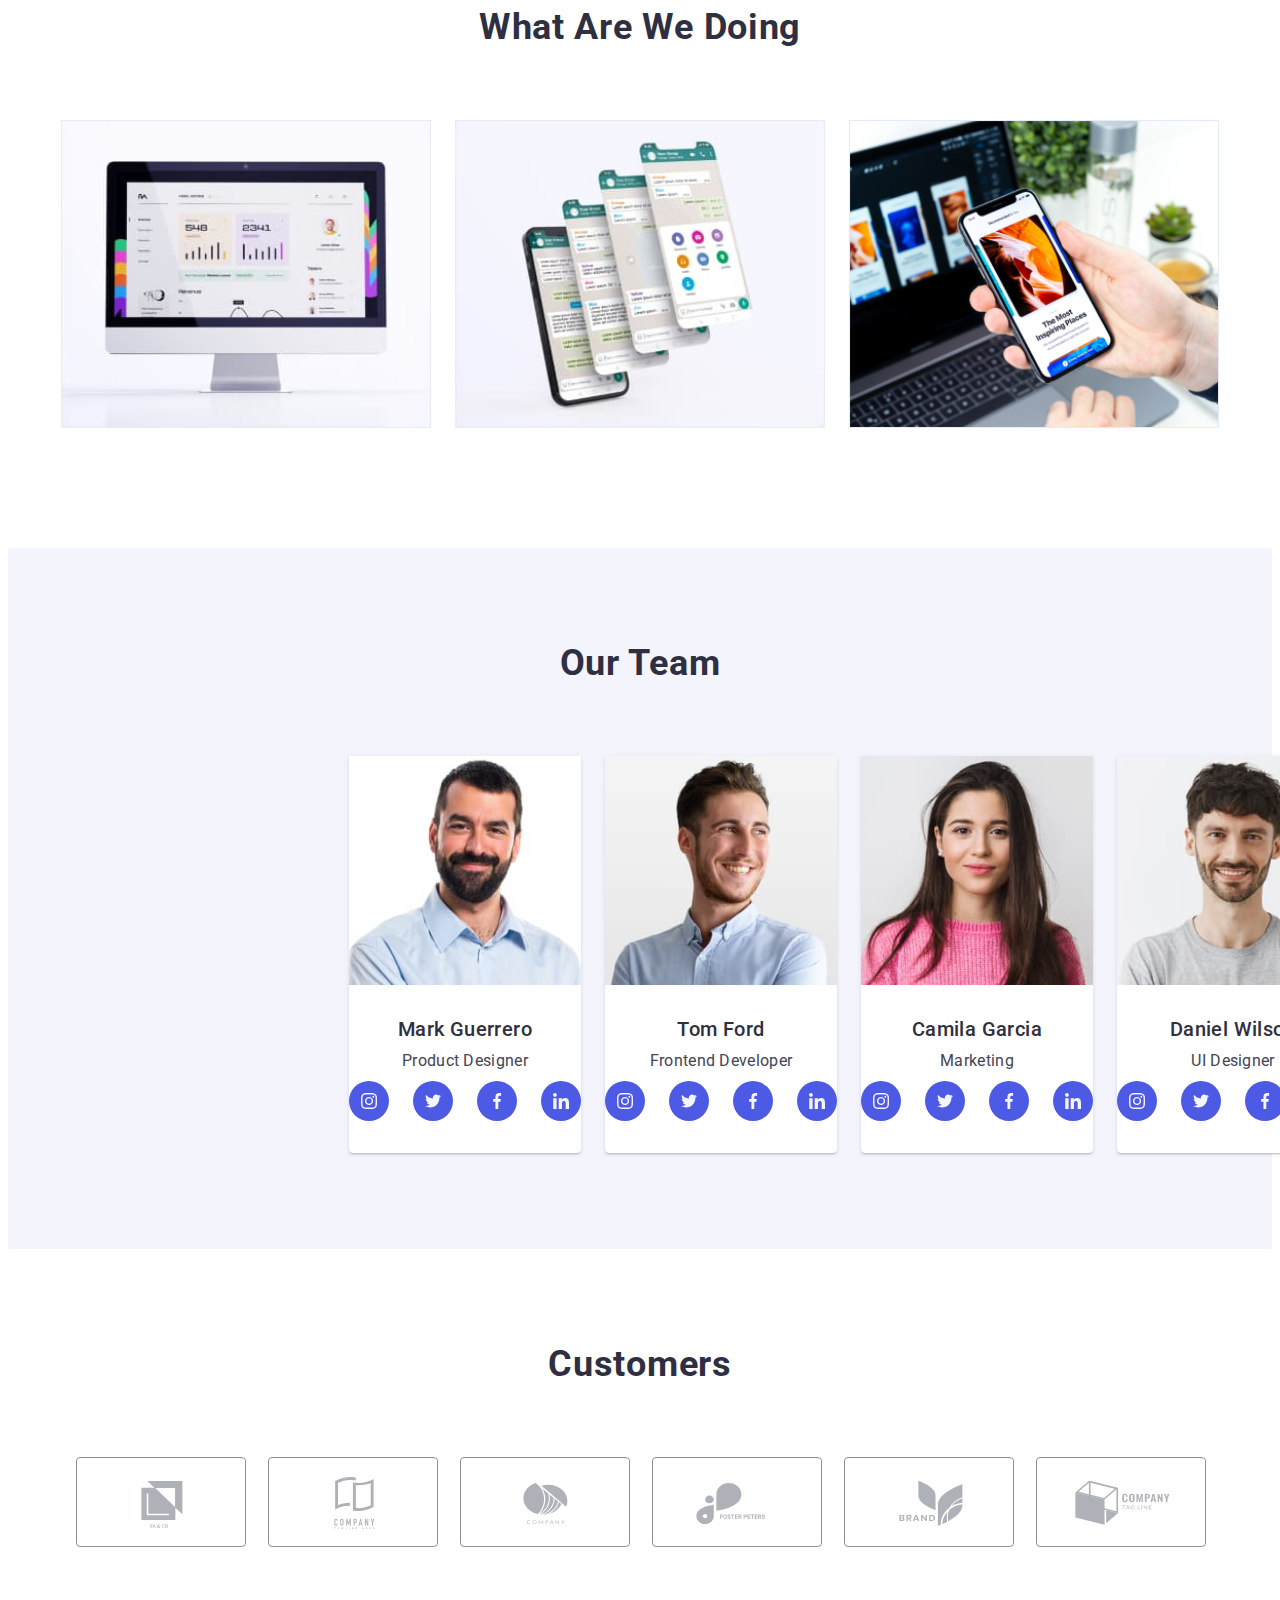
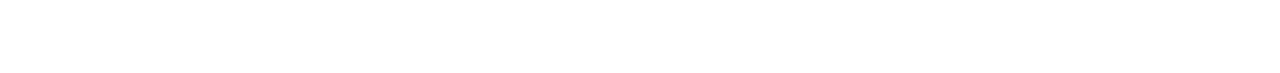
==== index.html @ 47388f89 "hw-7-in-process" ====
<!DOCTYPE html>
<html lang="en">
<head>
    <meta charset="UTF-8">
    <meta http-equiv="X-UA-Compatible" content="IE=edge">
    <meta name="viewport" content="width=device-width, initial-scale=1.0">
    <title>Studio</title>
    <link rel="preconnect" href="https://fonts.googleapis.com">
<link rel="preconnect" href="https://fonts.gstatic.com" crossorigin>
<link href="https://fonts.googleapis.com/css2?family=Raleway:wght@800&family=Roboto:wght@400;500;700;900&display=swap" rel="stylesheet">
    <link rel="stylesheet" href="https://cdnjs.cloudflare.com/ajax/libs/modern-normalize/1.1.0/modern-normalize.min.css" integrity="sha512-wpPYUAdjBVSE4KJnH1VR1HeZfpl1ub8YT/NKx4PuQ5NmX2tKuGu6U/JRp5y+Y8XG2tV+wKQpNHVUX03MfMFn9Q==" crossorigin="anonymous" referrerpolicy="no-referrer">
<link rel="stylesheet" href="./css/styles.css">
</head>
<body>
    <!-- <header class="header">
        <div class="container header-container">
        <nav class="header-navigation">
            <a href="./index.html" class="header-logo link">Web<span class="header-logo-item">Studio</span></a>
          <ul class="header-list list">
            <li class="header-item">
              <a class="header-link link current" href="">Studio</a>
            </li>
            <li class="header-item">
              <a class="header-link link" href="./portfolio.html">Portfolio</a>
            </li>
            <li class="header-item">
              <a class="header-link link" href="">Contacts</a>
            </li>
          </ul>
        </nav>
            <ul class="header-pre-contacts">
                <li class="header-contacts list">
            <a class="header-mail link" href="mailto:info@devstudio.com">info@devstudio.com</a>
                </li>
                <li class="header-contacts list">
            <a class="header-tel link" href="tel:+110001111111">+11 (000) 111-11-11</a>
                </li>
            </ul>
            </div>
      </header> -->
      <main>
        <!-- <section class="section-button">
            <div class="container section-button-container">
            <h1 class="section-title">Effective Solutions for Your Business</h1>
        <button class="section-btn" type="button" data-modal-open >Order Service</button>
    </div>    
    </section> -->
        <!-- <section class="hero">
            <div class="container hero-container">
        <h2 hidden>our features</h2>
        <ul class="hero-list list">
            <li class="hero-item">
                <div class="hero-icon">
        <svg class="hero-after-icon">
         <use href="./images/icons.svg.svg#icon-antenna"></use>
        </svg>
       </div>
                <h3 class="hero-title">Strategy</h3>
                <p class="hero-text">Our goal is to identify the business problem to walk away with the perfect and creative solution.</p>
            </li>
            <li class="hero-item">
                <div class="hero-icon">
        <svg class="hero-after-icon">
         <use href="./images/icons.svg.svg#icon-clock"></use>
        </svg>
       </div>
                <h3 class="hero-title">Punctuality</h3>
                <p class="hero-text">Bring the key message to the brand's audience for the best price within the shortest possible time.</p>
            </li>
            <li class="hero-item">
                <div class="hero-icon">
        <svg class="hero-after-icon">
         <use href="./images/icons.svg.svg#icon-diagram"></use>
        </svg>
       </div>
                <h3 class="hero-title">Diligence</h3>
                <p class="hero-text">Research and confirm brands that present the strongest digital growth opportunities and minimize risk.</p>
            </li>
            <li class="hero-item">
                <div class="hero-icon">
        <svg class="hero-after-icon">
         <use href="./images/icons.svg.svg#icon-astronaut"></use>
        </svg>
       </div>
                <h3 class="hero-title">Technologies</h3>
                <p class="hero-text">Design practice focused on digital experiences. We bring forth a deep passion for problem-solving.</p>
            </li>
        </ul>
        </div>
        </section> -->
        <section class="about">
            <div class="container">
        <h2 class="about-title ">What are we doing</h2>
        <ul class="about-pre-title list">
            <li class="about-after-title"><img src="./images/computer.jpg" alt="computer" width="360">
            </li>
            <li class="about-after-title">
                <img src="./images/screens.jpg" alt="screens of phone" width="360">
            </li>
            <li class="about-after-title">
                <img src="./images/hand.jpg" alt="laptop and phone" width="360">
            </li>
        </ul>
        </div>
        </section>
        <section class="team">
            <div class="container team-container">
            <h2 class="team-title">Our Team</h2>
            <ul class="team-list list">
                <li class="team-item">
                    <img src="./images/team-1.jpg" alt="Photo" width="264">
                    <div class="team-border">
                    <h3 class="team-after-title">Mark Guerrero</h3>
                    <p class="team-text">Product Designer</p>
                    <ul class="team-soc-list list">
                        <li class="team-soc-item">
                            <a class="team-soc-link link" href="#">
                                <svg class="team-soc-icon" width="16" height="16">
                                    <use href="./images/icons.svg.svg#icon-instagram"></use>
                                </svg>
                            </a>
                        </li>
                        <li class="team-soc-item">
                            <a class="team-soc-link link" href="#">
                                <svg class="team-soc-icon" width="16" height="16">
                                    <use href="./images/icons.svg.svg#icon-twitter"></use>
                                </svg>
                            </a>
                        </li>
                        <li class="team-soc-item">
                            <a class="team-soc-link link" href="#">
                                 <svg class="team-soc-icon" width="16" height="16">
                                    <use href="./images/icons.svg.svg#icon-facebook"></use>
                                </svg>
                            </a>
                        </li>
                        <li class="team-soc-item">
                            <a class="team-soc-link link" href="#">
                                 <svg class="team-soc-icon" width="16" height="16">
                                    <use href="./images/icons.svg.svg#icon-linkedin"></use>
                                </svg>
                            </a>
                        </li>
                    </ul>
                </div>
                </li>
                <li class="team-item">
                    <img src="./images/team-2.jpg" alt="Photo" width="264">
                    <div class="team-border">
                    <h3 class="team-after-title">Tom Ford</h3>
                    <p class="team-text">Frontend Developer</p>
                    <ul class="team-soc-list list">
                        <li class="team-soc-item">
                            <a class="team-soc-link link" href="#">
                                <svg class="team-soc-icon" width="16" height="16">
                                    <use href="./images/icons.svg.svg#icon-instagram"></use>
                                </svg>
                            </a>
                        </li>
                        <li class="team-soc-item">
                            <a class="team-soc-link link" href="#">
                                <svg class="team-soc-icon" width="16" height="16">
                                    <use href="./images/icons.svg.svg#icon-twitter"></use>
                                </svg>
                            </a>
                        </li>
                        <li class="team-soc-item">
                            <a class="team-soc-link link" href="#">
                                 <svg class="team-soc-icon" width="16" height="16">
                                    <use href="./images/icons.svg.svg#icon-facebook"></use>
                                </svg>
                            </a>
                        </li>
                        <li class="team-soc-item">
                            <a class="team-soc-link link" href="#">
                                 <svg class="team-soc-icon" width="16" height="16">
                                    <use href="./images/icons.svg.svg#icon-linkedin"></use>
                                </svg>
                            </a>
                        </li>
                    </ul>
                    </div>
                </li>
                <li class="team-item">
                    <img src="./images/team-3.jpg" alt="Photo" width="264">
                    <div class="team-border">
                    <h3 class="team-after-title">Camila Garcia</h3>
                    <p class="team-text">Marketing</p>
                    <ul class="team-soc-list list">
                        <li class="team-soc-item">
                            <a class="team-soc-link link" href="#">
                                <svg class="team-soc-icon" width="16" height="16">
                                    <use href="./images/icons.svg.svg#icon-instagram"></use>
                                </svg>
                            </a>
                        </li>
                        <li class="team-soc-item">
                            <a class="team-soc-link link" href="#">
                                <svg class="team-soc-icon" width="16" height="16">
                                    <use href="./images/icons.svg.svg#icon-twitter"></use>
                                </svg>
                            </a>
                        </li>
                        <li class="team-soc-item">
                            <a class="team-soc-link link" href="#">
                                 <svg class="team-soc-icon" width="16" height="16">
                                    <use href="./images/icons.svg.svg#icon-facebook"></use>
                                </svg>
                            </a>
                        </li>
                        <li class="team-soc-item">
                            <a class="team-soc-link link" href="#">
                                 <svg class="team-soc-icon" width="16" height="16">
                                    <use href="./images/icons.svg.svg#icon-linkedin"></use>
                                </svg>
                            </a>
                        </li>
                    </ul>
                    </div>
                </li>
                <li class="team-item">
                    <img src="./images/team-4.jpg" alt="Photo" width="264">
                    <div class="team-border">
                    <h3 class="team-after-title">Daniel Wilson</h3>
                    <p class="team-text">UI Designer</p>
                    <ul class="team-soc-list list">
                        <li class="team-soc-item">
                            <a class="team-soc-link link" href="#">
                                <svg class="team-soc-icon" width="16" height="16">
                                    <use href="./images/icons.svg.svg#icon-instagram"></use>
                                </svg>
                            </a>
                        </li>
                        <li class="team-soc-item">
                            <a class="team-soc-link link" href="#">
                                <svg class="team-soc-icon" width="16" height="16">
                                    <use href="./images/icons.svg.svg#icon-twitter"></use>
                                </svg>
                            </a>
                        </li>
                        <li class="team-soc-item">
                            <a class="team-soc-link link" href="#">
                                 <svg class="team-soc-icon" width="16" height="16">
                                    <use href="./images/icons.svg.svg#icon-facebook"></use>
                                </svg>
                            </a>
                        </li>
                        <li class="team-soc-item">
                            <a class="team-soc-link link" href="#">
                                 <svg class="team-soc-icon" width="16" height="16">
                                    <use href="./images/icons.svg.svg#icon-linkedin"></use>
                                </svg>
                            </a>
                        </li>
                    </ul>
                    </div>
                </li>
            </ul>
            </div>
        </section>
        <section class="customers">
<div class="container">
    <h2 class="customers-title">Customers</h2>
<ul class="customers-soc-list list">
                        <li class="customers-soc-item">
                            <a class="customers-soc-link link" href="#">
                                <svg class="customers-soc-icon" width="104" height="56">
                                    <use href="./images/icons.svg.svg#icon-Logo-1"></use>
                                </svg>
                            </a>
                        </li>
                        <li class="customers-soc-item">
                            <a class="customers-soc-link link" href="#">
                                <svg class="customers-soc-icon" width="104" height="56">
                                    <use class="customers-soc-icon-use" href="./images/icons.svg.svg#icon-Logo-2"></use>
                                </svg>
                            </a>
                        </li>
                        <li class="customers-soc-item">
                            <a class="customers-soc-link link" href="#">
                                <svg class="customers-soc-icon" width="104" height="56">
                                    <use href="./images/icons.svg.svg#icon-Logo-3"></use>
                                </svg>
                            </a>
                        </li>
                        <li class="customers-soc-item">
                            <a class="customers-soc-link link" href="#">
                                <svg class="customers-soc-icon" width="104" height="56">
                                    <use href="./images/icons.svg.svg#icon-Logo-4"></use>
                                </svg>
                            </a>
                        </li>
                        <li class="customers-soc-item">
                            <a class="customers-soc-link link" href="#">
                                <svg class="customers-soc-icon" width="104" height="56">
                                    <use href="./images/icons.svg.svg#icon-Logo-5"></use>
                                </svg>
                            </a>
                        </li>
                        <li class="customers-soc-item">
                            <a class="customers-soc-link link" href="#">
                                <svg class="customers-soc-icon" width="104" height="56">
                                    <use href="./images/icons.svg.svg#icon-Logo-6"></use>
                                </svg>
                            </a>
                        </li>
</ul>
</div>
                    </section>
      </main>
<!-- <footer class="footer">
    <div class="container footer-container">
        <div class="footer-logo-text">
        <div class="footer-logo">
    <a class="footer-link link" href="./index.html">Web<span class="footer-logo">Studio</span></a>
    </div>
    <p class="footer-text">Increase the flow of customers and sales for your business with digital marketing & growth solutions.
</p>
</div>
<div class="container-social-media">
    <h3 class="social-media-title">Social Media</h3>
 <ul class="footer-soc-list list">
                        <li class="footer-soc-item">
                            <a class="footer-soc-link link" href="#">
                                <svg class="footer-soc-icon" width="24" height="24">
                                    <use href="./images/icons.svg.svg#icon-instagram"></use>
                                </svg>
                            </a>
                        </li>
                        <li class="footer-soc-item">
                            <a class="footer-soc-link link" href="#">
                                <svg class="footer-soc-icon" width="24" height="24">
                                    <use href="./images/icons.svg.svg#icon-twitter"></use>
                                </svg>
                            </a>
                        </li>
                        <li class="footer-soc-item">
                            <a class="footer-soc-link link" href="#">
                                 <svg class="footer-soc-icon" width="24" height="24">
                                    <use href="./images/icons.svg.svg#icon-facebook"></use>
                                </svg>
                            </a>
                        </li>
                        <li class="footer-soc-item">
                            <a class="footer-soc-link link" href="#">
                                 <svg class="footer-soc-icon" width="24" height="24">
                                    <use href="./images/icons.svg.svg#icon-linkedin"></use>
                                </svg>
                            </a>
                        </li>
                    </ul>
                    </div>
                    <div class="container-footer-subcribe">
                         <h3 class="footer-subscribe-title">Subscribe</h3>
                         <form class="footer-subscribe-form">
                            <div class="footer-subscribe-field">
                                <input type="email"
                                class="subscribe-mail-input"
                                name="mail"
                                id="name"
                                placeholder="E-mail">
                            </div>
                            <button type="submit"
                             class="subscribe-button">Subscribe
                                <svg class="subscribe-icon" width="24" height="24">
                                    <use href="./images/icons.svg.svg#icon-subscribe"></use>
                                </svg>
                            </button>
                         </form>
                    </div>
                    </div>
</footer> -->
<!-- <div class="backdrop is-hidden" data-modal>
    <div class="modal">
    <button type="button" class="modal-close" data-modal-close>
        <svg class="modal-icon" width="8" height="8">
            <use href="./images/icons.svg.svg#icon-vector"></use>
        </svg>
    </button>
    <p class="modal-title">Leave your contacts and we will call you back</p>
<form class="modal-form">
    <label>
        <span class="input-text">Name</span>
        <span class="input-wrap">
    <input class="modal-input"
      type="text"
      name="user-name"
      placeholder=" ">
<svg class="modal-input-icon" width="18" height="18">
    <use href="./images/icons.svg.svg#icon-person"></use>
</svg>
</span>
</label>
    <label>
        <span class="input-text">Phone</span>
        <span class="input-wrap">
    <input class="modal-input"
     type="tel"
     name="user-tel"
     placeholder=" ">
     <svg class="modal-input-icon" width="18" height="24">
        <use href="./images/icons.svg.svg#icon-phone"></use>
    </svg>
</span>    
</label>
    <label>
        <span class="input-text">Email</span>
        <span class="input-wrap">
        <input class="modal-input" type="email"
         name="user-email"
         placeholder=" ">
        <svg class="modal-input-icon" width="18" height="24">
            <use href="./images/icons.svg.svg#icon-email"></use>
        </svg>
    </span>
    </label>
    <div class="modal-field">
    <label class="input-text" for="user-text">Comment</label>
    <textarea 
        id="user-text"
        name="user-text"
        class="modal-message"
        placeholder="Text input"></textarea>
</div>
<div class="modal-field-checkbox">
    <input type="checkbox" id="policy" value="true" class="input-check" hidden>
    <label for="policy" class="check-text">I accept the terms and conditions of the
        <a href="" class="modal-link">Privacy Policy</a>
    </label>
</div>
<div class="div-modal-button">
        <button class="modal-button" type="submit">Send</button>
</div>
    </form>    
</div>
    </div> -->
    <script src="./js/modal.js"></script>
</body>
    </html>
---- css/styles.css ----
:root {
 --primary-title-color: #2E2F42;
--secondary-title-color: #434455;
}

p,
h1,
h2,
h3,
h4,
h5,
h6 {
margin: 0;
}

ul {
list-style: none;
margin: 0;
padding-left: 0;
}

img {
display: block;
width: 100%;
height: auto;
}


section {
padding-top: 120px;
padding-bottom: 120px;
}

body {
font-family: 'Roboto', sans-serif;
color: #2E2F42;
}

.container {
width: 100%;
max-width: 1188px;
margin: 0 auto;
padding-left: 15px;
padding-right: 15px;
}

.link {
text-decoration: none;
}

.list {
list-style: none;
}

/*------------header-------------*/

.header {
padding-top: 24px;
padding-bottom: 25px;
border-bottom: 1px solid #ececec;
box-shadow: 0px 2px 1px rgba(46, 47, 66, 0.08), 0px 1px 1px rgba(46, 47, 66, 0.16), 0px 1px 6px rgba(46, 47, 66, 0.08);
}

.header-container {
display: flex;
align-items: center;
}

.header-navigation {
display: flex;
}

.header-list {
display: flex;
align-items: center;
}

.header-item:not(:last-child) {
margin-right: 40px;
}

.header-pre-contacts {
display: flex;
margin-left: auto;
align-items: center;
}

.header-contacts:not(:last-child) {
margin-right: 40px;
}

.header-logo {
font-family: 'Raleway', sans-serif;
font-style: normal;
font-weight: 800;
font-size: 18px;
line-height: 1.33;
letter-spacing: 0.03em;
text-transform: uppercase;
color: #4D5AE5;
margin-right: 76px;
}

.header-logo-item {
font-family: 'Raleway'sans-serif;
font-style: normal;
font-weight: 800;
font-size: 18px;
line-height: 1.33px;
letter-spacing: 0.03em;
text-transform: uppercase;
color: var(--primary-title-color);
}

.header-link:hover,
.header-link:focus {
color: #404BBF;
}

.header-mail:hover,
.header-mail:focus {
color: #404BBF;
}

.header-link {
position: relative;
font-weight: 500;
font-size: 16px;
line-height: 1.5;
letter-spacing: 0.02em;
color: var(--primary-title-color);
transition-property: color;
transition-duration: 250ms;
transition-timing-function: cubic-bezier(0.4, 0, 0.2, 1);
}

.header-tel:hover,
.header-tel:focus {
color: #404BBF;
}

.header-mail {
font-style: normal;
font-size: 16px;
line-height: 1.5;
letter-spacing: 0.02em;
color: var(--secondary-title-color);
transition-property: color;
transition-duration: 250ms;
transition-timing-function: cubic-bezier(0.4, 0, 0.2, 1);
}

.header-tel {
font-style: normal;
font-size: 16px;
line-height: 1.5;
letter-spacing: 0.02em;
color: var(--secondary-title-color);
transition-property: color;
transition-duration: 250ms;
transition-timing-function: cubic-bezier(0.4, 0, 0.2, 1);
}

.current::after {
content: "";
position: absolute;
width: 100%;
height: 4px;
color: #404BBF;
background: #404BBF;
border-radius: 2px;
display: block;
bottom: -29px;
}

/*------------button-------------*/

.section-button {
background: #2E2F42;
background-image: linear-gradient(rgba(46, 47, 66, 0.7),
rgba(46, 47, 66, 0.7)),
url(../images/background-hero.jpg);
background-repeat: no-repeat;
background-position: center;
background-size: cover;
padding-top: 188px;
padding-bottom: 188px;
}

.section-button-container {
max-width: 1440px;
text-align: center;
}

.section-title {
width: 496px;
height: 120px;
font-size: 56px;
line-height: 1.07;
letter-spacing: 0.02em;
color: #FFFFFF;
text-align: center;
margin: 0 auto;
margin-bottom: 48px;
}

.section-btn:hover {
background: #404BBF;
}

.section-btn {
min-width: 169px;
height: 56px;
font-family: inherit;
font-weight: 500;
font-size: 16px;
line-height: 1.5;
letter-spacing: 0.04em;
color: #FFFFFF;
background: #4D5AE5;
align-items: center;
border-radius: 4px;
border: 0;
cursor: pointer;
transition-property: background-color;
transition-duration: 250ms;
transition-timing-function: cubic-bezier(0.4, 0, 0.2, 1);
}

/*------------hero-------------*/

.hero-list {
display: flex;
}

.hero-icon {
width: 264px;
height: 112px;
background: #F4F4FD;
display: flex;
align-items: center;
justify-content: center;
border-radius: 4px;
margin-bottom: 8px;
}

.hero-after-icon {
width: 64px;
height: 64px;
fill: #2E2F42;
}

.hero-item:not(:last-child) {
margin-right: 24px;
}

.hero-title {
font-weight: 500;
font-size: 20px;
line-height: 1.2;
color: var(--primary-title-color);
margin-bottom: 8px;
}

.hero-text {
max-width: 264px;
font-size: 16px;
line-height: 1.5;
letter-spacing: 0.02em;
color: var(--secondary-title-color);
}

/*------------about-------------*/
.about {
padding-top: 0;
display: none;
}

.about-pre-title{
display: flex;
gap: 16px;
}

.about-title {
font-size: 36px;
line-height: 1.11;
letter-spacing: 0.02em;
text-transform: capitalize;
text-align: center;
margin-bottom: 72px;
}

.about-after-title:not(:nth-child(n + 3)) {
margin-right: 24px;
}

.about-after-title{
flex-basis: calc((100% - 48px) / 3);
}

/*------------team-------------*/
.team {
background: #F4F4FD;
padding-top: 96px;
padding-bottom: 96px;
}

.team-title {
font-style: normal;
font-weight: 700;
font-size: 36px;
line-height: 1.11;
letter-spacing: 0.02em;
text-align: center;
color: var(--primary-title-color);
margin-bottom: 72px;
}

.team-list {
display: flex;
}

.team-item:not(:nth-child(n + 4)) {
margin-right: 24px;
}

.team-item {
background: #FFFFFF;
box-shadow: 0px 1px 6px rgba(46, 47, 66, 0.08),
0px 1px 1px rgba(46, 47, 66, 0.16),
0px 2px 1px rgba(46, 47, 66, 0.08);
border-radius: 0px 0px 4px 4px; 
}

.team-border {
padding-top: 32px;
padding-bottom: 32px;
}

.team-after-title {
font-weight: 500;
font-size: 20px;
line-height: 1.2;
letter-spacing: 0.02em;
text-align: center;
color: var(--primary-title-color);
margin-bottom: 8px;
}

.team-text {
font-size: 16px;
line-height: 1.5;
letter-spacing: 0.02em;
text-align: center;
color: var(--secondary-title-color);
margin-bottom: 8px;
}

.team-soc-list {
display: flex;
justify-content: center;
gap: 24px;
}

.team-soc-item {
width: 40px;
height: 40px;
}

.team-soc-icon {
fill: #F4F4FD;
}

.team-soc-link {
width: 100%;
height: 100%;
border-radius: 50%;
display: flex;
justify-content: center;
align-items: center;
background-color: #4D5AE5;
transition-property: background-color;
transition-duration: 250ms;
transition-timing-function: cubic-bezier(0.4, 0, 0.2, 1);
}

.team-soc-link:is(:hover, :focus) {
background-color: #404BBF
}

/*------------customers-------------*/

.customers-title {
font-size: 36px;
line-height: 1.11;
letter-spacing: 0.02em;
text-align: center;
color: var(--primary-title-color);
margin-bottom: 72px;
}

.customers {
padding-top: 96px;
padding-bottom: 96px;
}

.customers-soc-list {
display: flex;
gap: 16px;
flex-wrap: wrap;
}

.customers-soc-item {
/* width: calc((100% - 30%)  / 2); */
width: 190px;
height: 88px;
}

.customers-soc-list .customers-soc-link {
width: 190px;
height: 88px;
border: 1px solid #8E8F99;
border-radius: 4px;
display: flex;
align-items: center;
justify-content: center;
transition-property: border-color;
transition-duration: 250ms;
transition-timing-function: cubic-bezier(0.4, 0, 0.2, 1);
}

.customers-soc-link:is(:hover, :focus) {
border-color: #404BBF;
}

.customers-soc-link:is(:hover, :focus) .customers-soc-icon {
fill:#404BBF;
}

.customers-soc-icon {
fill: #AFB1B8;
transition-duration: 250ms;
transition-timing-function: cubic-bezier(0.4, 0, 0.2, 1);
}

/*------------footer-------------*/

.footer {
background: var(--primary-title-color);
}

.footer-container {
display: flex;
align-items: baseline;
}

.footer-logo-text {
padding-top: 100px;
padding-bottom: 100px;
margin-right: 120px;
}

.footer-logo {
margin-bottom: 16px;
}

.footer-link {
font-family: 'Raleway', sans-serif;
font-style: normal;
font-weight: 800;
font-size: 18px;
line-height: 1.16;
letter-spacing: 0.03em;
text-transform: uppercase;
color: #4D5AE5;
}

.footer-logo {
font-family: 'Raleway', sans-serif;
font-style: normal;
font-weight: 800;
font-size: 18px;
line-height: 1.16;
letter-spacing: 0.03em;
text-transform: uppercase;
color: #F4F4FD;
}

.footer-text {
width: 264px;
height: 72px;
font-style: normal;
font-size: 16px;
line-height: 1.5;
letter-spacing: 0.02em;
color: #E7E9FC;
}

.container-social-media {
padding-top: 100px;
padding-bottom: 130px;
margin-right: 80px;
}

.social-media-title {
font-family: 'Roboto';
font-style: normal;
font-weight: 500;
font-size: 16px;
line-height: 1.5;
letter-spacing: 0.02em;
margin-bottom: 16px;
color: #FFFFFF;
}

.footer-soc-list {
display: flex;
justify-content: center;
gap: 16px;
}

.footer-soc-item {
width: 40px;
height: 40px;
}

.footer-soc-icon {
fill: #F4F4FD;
}

.footer-soc-link {
width: 100%;
height: 100%;
border-radius: 50%;
display: flex;
justify-content: center;
align-items: center;
background-color: rgba(255, 255, 255, 0.1);
transition-property: background-color;
transition-duration: 250ms;
transition-timing-function: cubic-bezier(0.4, 0, 0.2, 1);
}

.footer-soc-link:is(:hover, :focus) {
background-color: #31D0AA;
}

.container-footer-subscribe {
width: 100%;
padding-top: 100px;
padding-bottom: 130px;
}

.footer-subscribe-title {
font-family: 'Roboto';
font-style: normal;
font-weight: 500;
font-size: 16px;
line-height: 1.5;
letter-spacing: 0.02em;
color: #FFFFFF;
margin-bottom: 16px;
}

.footer-subscribe-form {
display: flex;
}

.subscribe-mail-input:focus {
border-color: #4D5AE5;
transition-property: border-color;
transition-duration: 250ms;
transition-timing-function: cubic-bezier(0.4, 0, 0.2, 1);
}

.subscribe-mail-input {
width: 264px;
height: 40px;
font-family: 'Roboto';
font-style: normal;
font-weight: 400;
font-size: 12px;
line-height: 24px;
letter-spacing: 0.04em;
outline: transparent;
padding: 8px 16px;
color:rgba(255, 255, 255, 0.6);
background:transparent;
border: 1px solid rgba(255, 255, 255, 0.3);
filter: drop-shadow(0px 4px 4px rgba(0, 0, 0, 0.15));
border-radius: 4px;
}

.subscribe-label-mail {
font-family: 'Roboto';
font-style: normal;
font-weight: 400;
font-size: 12px;
line-height: 24px;
display: flex;
align-items: center;
letter-spacing: 0.04em;
color: rgba(255, 255, 255, 0.6);
}

.subscribe-button:hover {
background: #404BBF;
}

.subscribe-button {
min-width: 165px;
height: 40px;
font-weight: 500;
font-size: 16px;
line-height: 1.5;
letter-spacing: 0.02em;
display: flex;
justify-content: center;
padding: 8px 24px;
gap: 16px;
color: #FFFFFF;
background: #4D5AE5;
border: 0;
border-radius: 4px;
margin-left: 24px;
transition-property: background-color;
transition-duration: 250ms;
transition-timing-function: cubic-bezier(0.4, 0, 0.2, 1);
}

/*------portfolio------*/
.portfolio-hero {
padding-top: 96px;
}

.portfolio-list {
display: flex;
justify-content: center;
margin-bottom: 72px;
}

.portfolio-pre-item:not(:last-child) {
margin-right: 24px;
}

.portfolio-item {
font-family: 'Roboto';
font-weight: 500;
font-size: 16px;
line-height: 1.5;
letter-spacing: 0.04em;
color: #4D5AE5;
background-color:#F4F4FD;
border: 1px solid #E7E9FC;
border-radius: 4px;
cursor: pointer;
padding-top: 12px;
padding-bottom: 12px;
padding-right: 24px;
padding-left: 24px;
transition-property: background-color, color;
transition-duration: 250ms;
transition-timing-function: cubic-bezier(0.4, 0, 0.2, 1);
}

.portfolio-item:hover,
.portfolio-item:focus {
background: #404BBF;
color:#FFFFFF;
box-shadow: 0px 3px 1px rgba(0, 0, 0, 0.1), 0px 2px 1px rgba(0, 0, 0, 0.08), 0px 2px 2px rgba(0, 0, 0, 0.12);
}

.portfolio-about {
display: flex;
flex-wrap: wrap;
}

.portfolio-wrap-text {
position: relative;
overflow: hidden;
}

.portfolio-about-text {
position: absolute;
top: 0;
padding-top: 40px;
padding-right: 32px;
padding-left: 32px;
padding-bottom: 164px;
font-weight: 400;
font-size: 16px;
line-height: 1.5;
letter-spacing: 0.02em;
color: #F4F4FD;
background: #4D5AE5;
transform: translateY(100%);
transition-property: transform;
transition-duration: 250ms;
transition-timing-function: cubic-bezier(0.4, 0, 0.2, 1);
overflow: auto;
}

.portfolio-about-item:not(:nth-child(3n)) {
position: relative;
margin-right: 24px;
}

.portfolio-about-item:not(:nth-child(n + 7)) {
margin-bottom: 48px;
}

.portfolio-about-item {
transition-property: box-shadow;
transition-duration: 250ms;
transition-timing-function: cubic-bezier(0.4, 0, 0.2, 1);

}

.portfolio-about-item:hover,
.portfolio-about-item:focus {
box-shadow: 0px 1px 6px rgba(46, 47, 66, 0.08), 0px 1px 1px rgba(46, 47, 66, 0.16), 0px 2px 1px rgba(46, 47, 66, 0.08);
}

.portfolio-about-item:hover .portfolio-about-text {
transform: translateY(0%);
}

.portfolio-border {
padding: 32px 16px 32px 16px;
background: #FFFFFF;
border: 1px solid #E7E9FC;
border-top: none;
}

.portfolio-title {
font-weight: 500;
font-size: 20px;
line-height: 1.2;
letter-spacing: 0.02em;
color: var(--primary-title-color);
margin-bottom: 8px;
}

.portfolio-text {
font-size: 16px;
line-height: 1.5;
letter-spacing: 0.02em;
color: var(--secondary-title-color);
}

/*------modal------*/
.backdrop {
position: fixed;
top:0;
width: 100%;
height: 100%;
background: rgba(46, 47, 66, 0.4);
transition: opacity 250ms linear, visibility 250ms linear;
}

.modal {
position: absolute;
top: 50%;
left: 50%;
transform: translate(-50%, -50%) skew(0);
width: 408px;
min-height: 576px;
background-color: #FCFCFC;
box-shadow: 0px 1px 1px rgba(0, 0, 0, 0.14), 0px 1px 3px rgba(0, 0, 0, 0.12), 0px 2px 1px rgba(0, 0, 0, 0.2);
border-radius: 4px;
padding: 24px;
transition: transform 250ms linear;
}

.backdrop.is-hidden .modal {
transform: translate(-50%, -50%) skew(90deg);
}

.modal-close {
width: 24px;
height: 24px;
background-color: #E7E9FC;
border: 1px solid rgba(0, 0, 0, 0.1);
border-radius: 50%;
display: flex;
align-items: center;
justify-content: center;
margin-left: auto;
padding: 0;
margin-bottom: 24px;
transition-property: background-color, fill;
transition-duration: 250ms;
transition-timing-function: cubic-bezier(0.4, 0, 0.2, 1);
}

.modal-close:hover {
background: #404BBF;
fill: #FFFFFF;
}

.is-hidden {
opacity: 0;
visibility: hidden;
pointer-events: none;
}

.modal-title {
font-weight: 500;
font-size: 16px;
line-height: 1.5;
text-align: center;
letter-spacing: 0.02em;
color: #2E2F42;
margin-bottom: 16px;
}
    
.input-text {
font-weight: 400;
font-size: 12px;
line-height: 1.16;
letter-spacing: 0.01em;
color: #8E8F99;
display: inline-block;
margin-bottom: 4px;  
}

.input-wrap {
position: relative;
}

.modal-input {
width: 100%;
height: 40px;
background: #FCFCFC;
outline: transparent;
border: 1px solid rgba(33, 33, 33, 0.2);
border-radius: 4px;
margin-bottom: 8px;
font-size: 14px;
color:#000000;
padding-left: 40px;
transition-property: border-color;
transition-duration: 250ms;
transition-timing-function: cubic-bezier(0.4, 0, 0.2, 1);
}

.modal-input:focus {
border-color: #4D5AE5;
}

.modal-input:focus + .modal-input-icon {
fill: #4D5AE5;
}

.modal-input::placeholder {
font-size: 14px;
color: #8E8F99
}

.modal-input-icon {
position: absolute;
left: 16px;
top: 10px;
transform: translatey(-50%);
transition-property: fill;
transition-duration: 250ms;
transition-timing-function: cubic-bezier(0.4, 0, 0.2, 1);
}

.modal-message {
width: 100%;
height: 120px;
background: #FCFCFC;
outline: transparent;
border: 1px solid rgba(33, 33, 33, 0.2);
border-radius: 4px;
margin-bottom: 8px;
font-size: 14px;
color:#000000;
padding-left: 16px;
padding-right: 16px;
padding-top: 8px;
padding-bottom: 8px;
resize: none;
transition-property: border-color;
transition-duration: 250ms;
transition-timing-function: cubic-bezier(0.4, 0, 0.2, 1);
}

.modal-message:focus {
border-color: #4D5AE5;
}

.check-text {
width: 100%;
height: 16px;
font-weight: 400;
font-size: 12px;
line-height: 1.16;
letter-spacing: 0.04em;
color: #757575;
display: flex;
align-items: center;
margin-bottom: 24px;
}

.check-text::before {
content: '';
width: 16px;
height: 16px;
border: 1.25px solid #2E2F42;
border-radius: 2px;
margin-right: 5px;
}

.input-check:checked + .check-text::before {
background-color: #404BBF;
border: none;
background-image: url(../images/check.svg);
background-repeat: no-repeat;
background-position: center;
}

.input-check:focus + .check-text::before {
border-color: #404BBF;
}

.modal-button {
min-width: 169px;
height: 56px;
box-shadow: 0px 4px 4px rgba(0, 0, 0, 0.15);
font-family: inherit;
font-weight: 500;
font-size: 16px;
line-height: 1.5;
letter-spacing: 0.04em;
color: #FFFFFF;
background: #4D5AE5;
align-items: center;
border-radius: 4px;
border: 0;
cursor: pointer;
transition-property: background-color;
transition-duration: 250ms;
transition-timing-function: cubic-bezier(0.4, 0, 0.2, 1);
}

.modal-button:hover {
    background: #404BBF;
}

.div-modal-button {
display: flex;
justify-content: center;
}

.modal-link {
display: flex;
margin-left: 2px;
color: #4D5AE5;
}

@media screen and (min-width: 480px) {
    .container {
        max-width: 426px;
    }

       
    }



@media screen and (min-width: 768px) {
    .container {
        max-width: 766px;
    }

    .customers-soc-list {
        gap: 24px;
        align-items: center;
        justify-content: center;
        }

    .customers-soc-item {
        width: 168px;
        height: 88px;
        }

    .customers-soc-list .customers-soc-link {
        width: 168px;
        height: 88px;
        }

    .team > .container {
        max-width: 582px;
        }
    }




@media screen and (min-width:1200px) {
    .container {
        max-width: 1158px;
    }

    .about {
        display: flex;
        gap: 24px;
    }

    .about-pre-title{
        gap: 0;
    }

    .customers {
        padding-bottom: 120px;
    }

}
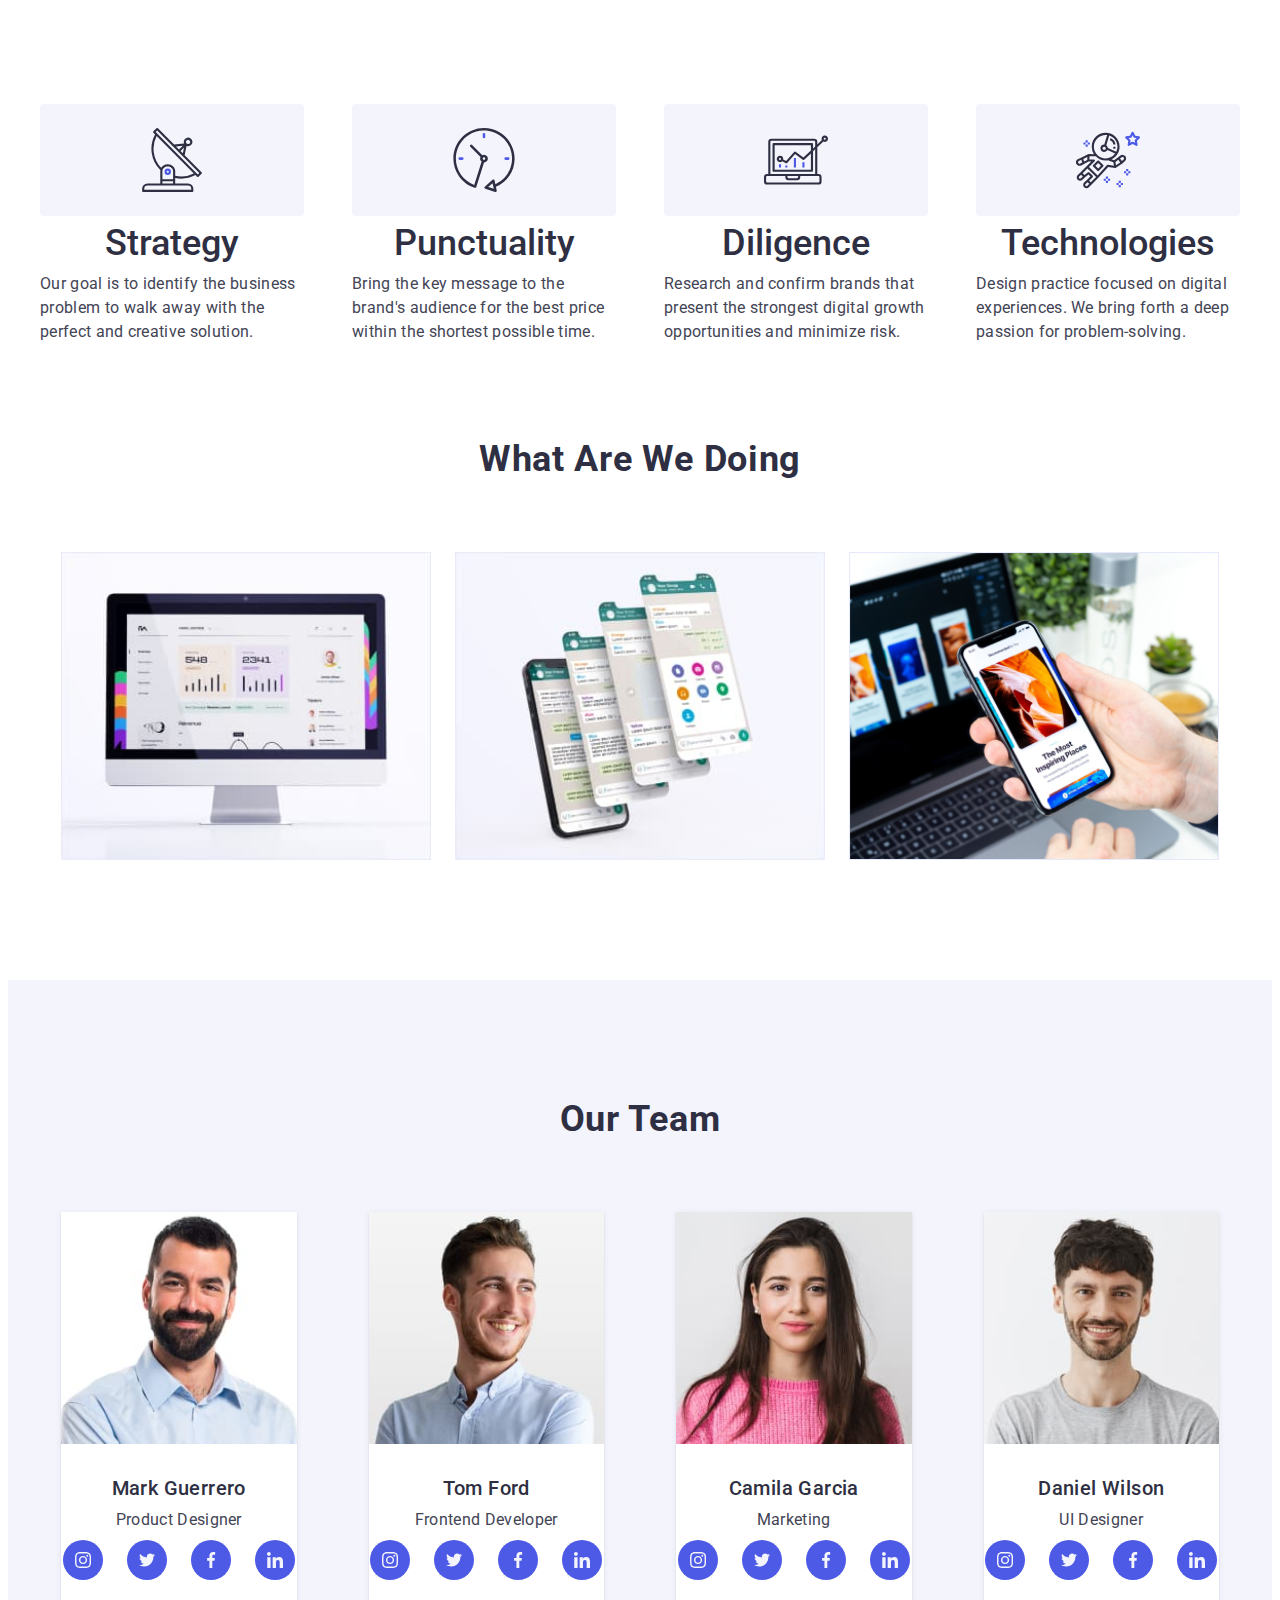
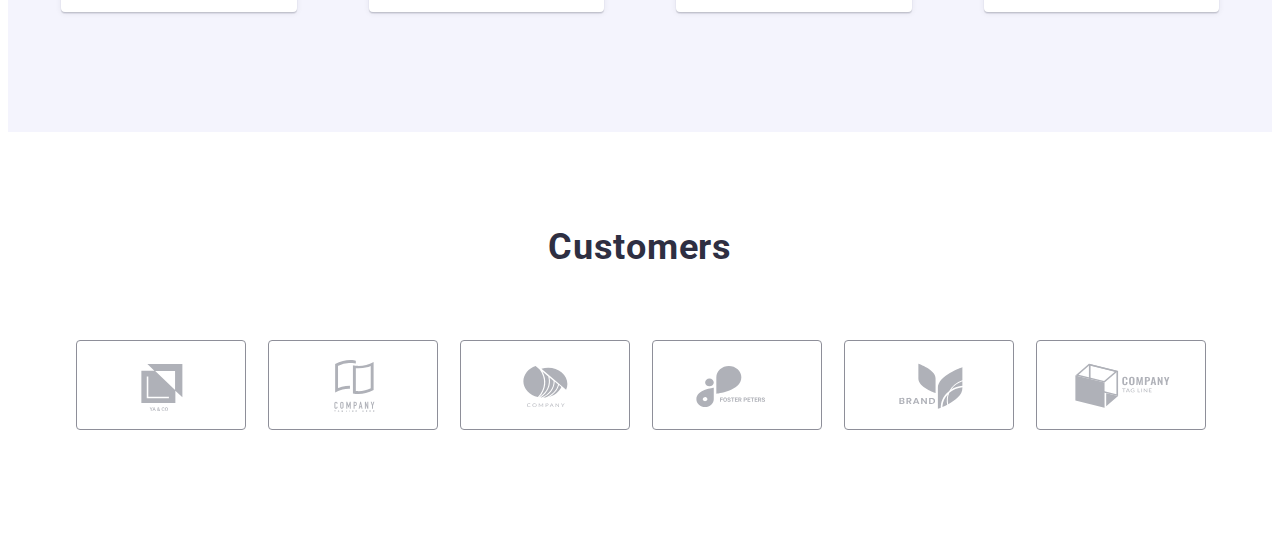
==== commit 2082e180: "hw-07-is-in-process" ====
--- a/index.html
+++ b/index.html
@@ -10,6 +10,9 @@
 <link href="https://fonts.googleapis.com/css2?family=Raleway:wght@800&family=Roboto:wght@400;500;700;900&display=swap" rel="stylesheet">
     <link rel="stylesheet" href="https://cdnjs.cloudflare.com/ajax/libs/modern-normalize/1.1.0/modern-normalize.min.css" integrity="sha512-wpPYUAdjBVSE4KJnH1VR1HeZfpl1ub8YT/NKx4PuQ5NmX2tKuGu6U/JRp5y+Y8XG2tV+wKQpNHVUX03MfMFn9Q==" crossorigin="anonymous" referrerpolicy="no-referrer">
 <link rel="stylesheet" href="./css/styles.css">
+<link rel="stylesheet" href="./css/mobile.css">
+<link rel="stylesheet" href="./css/tablet.css">
+<link rel="stylesheet" href="./css/desktop.css">
 </head>
 <body>
     <!-- <header class="header">
@@ -45,8 +48,8 @@
         <button class="section-btn" type="button" data-modal-open >Order Service</button>
     </div>    
     </section> -->
-        <!-- <section class="hero">
-            <div class="container hero-container">
+        <section class="hero">
+            <div class="container">
         <h2 hidden>our features</h2>
         <ul class="hero-list list">
             <li class="hero-item">
@@ -87,7 +90,7 @@
             </li>
         </ul>
         </div>
-        </section> -->
+        </section>
         <section class="about">
             <div class="container">
         <h2 class="about-title ">What are we doing</h2>
--- a/css/styles.css
+++ b/css/styles.css
@@ -230,15 +230,22 @@
 
 /*------------hero-------------*/
 
+.hero {
+    padding: 96px 16px;
+}
+
 .hero-list {
 display: flex;
+flex-direction: column;
+gap: 72px;
+justify-content: center;
 }
 
 .hero-icon {
 width: 264px;
 height: 112px;
 background: #F4F4FD;
-display: flex;
+display: none;
 align-items: center;
 justify-content: center;
 border-radius: 4px;
@@ -251,20 +258,27 @@
 fill: #2E2F42;
 }
 
-.hero-item:not(:last-child) {
+/* .hero-item:not(:last-child) {
 margin-right: 24px;
-}
+} */
 
 .hero-title {
-font-weight: 500;
-font-size: 20px;
-line-height: 1.2;
+font-weight: 700;
+font-size: 36px;
+line-height: 1.11;
 color: var(--primary-title-color);
+text-align: center;
 margin-bottom: 8px;
 }
 
+.hero-item {
+    width: 100%;
+}
+
 .hero-text {
-max-width: 264px;
+/* max-width: 396px;
+height: 48px; */
+font-weight: 500;
 font-size: 16px;
 line-height: 1.5;
 letter-spacing: 0.02em;
@@ -319,13 +333,17 @@
 
 .team-list {
 display: flex;
-}
-
-.team-item:not(:nth-child(n + 4)) {
+flex-wrap: wrap;
+gap: 72px;
+justify-content: center;
+}
+
+/* .team-item:not(:nth-child(n + 4)) {
 margin-right: 24px;
-}
+} */
 
 .team-item {
+width: 264px;
 background: #FFFFFF;
 box-shadow: 0px 1px 6px rgba(46, 47, 66, 0.08),
 0px 1px 1px rgba(46, 47, 66, 0.16),
@@ -409,6 +427,7 @@
 display: flex;
 gap: 16px;
 flex-wrap: wrap;
+justify-content: center;
 }
 
 .customers-soc-item {
@@ -961,74 +980,19 @@
 color: #4D5AE5;
 }
 
-@media screen and (min-width: 480px) {
-    .container {
-        max-width: 426px;
-    }
-
-       
-    }
-
-
-
-@media screen and (min-width: 768px) {
-    .container {
-        max-width: 766px;
-    }
-
-    .customers-soc-list {
-        gap: 24px;
-        align-items: center;
-        justify-content: center;
-        }
-
-    .customers-soc-item {
-        width: 168px;
-        height: 88px;
-        }
-
-    .customers-soc-list .customers-soc-link {
-        width: 168px;
-        height: 88px;
-        }
-
-    .team > .container {
-        max-width: 582px;
-        }
-    }
-
-
-
-
-@media screen and (min-width:1200px) {
-    .container {
-        max-width: 1158px;
-    }
-
-    .about {
-        display: flex;
-        gap: 24px;
-    }
-
-    .about-pre-title{
-        gap: 0;
-    }
-
-    .customers {
-        padding-bottom: 120px;
-    }
-
-}
-
-
-
-
-
-
-
-
-
-
-
-
-
+
+
+
+
+
+
+
+
+
+
+
+
+
+
+
+
--- a/css/mobile.css
+++ b/css/mobile.css
@@ -0,0 +1,9 @@
+@media screen and (min-width: 480px) {
+    .container {
+        max-width: 426px;
+    }
+
+    .customers-soc-list {
+        justify-content: none;
+        }
+}--- a/css/tablet.css
+++ b/css/tablet.css
@@ -0,0 +1,51 @@
+@media screen and (min-width: 768px) {
+    .container {
+        max-width: 766px;
+    }
+
+    .customers-soc-list {
+        gap: 24px;
+        align-items: center;
+        justify-content: center;
+        }
+
+    .customers-soc-item {
+        width: 168px;
+        height: 88px;
+        }
+
+    .customers-soc-list .customers-soc-link {
+        width: 168px;
+        height: 88px;
+        }
+
+        .team-list {
+            display: flex;
+            flex-wrap: wrap;
+            /* gap: 64px 24px; */
+            }
+
+            .hero {
+                padding-top: 96px;
+                padding-bottom: 96px;
+                padding-left: 0;
+                padding-right: 0;
+                
+            }
+
+        .hero-list {
+            display: flex;
+            flex-direction: row;
+            flex-wrap: wrap;
+            gap: 0;
+            row-gap: 72px;
+        
+            column-gap: 24px;
+            row-gap: 72px;
+        }
+            
+
+        .hero-list .hero-item {
+                width: calc((100% - 24px) / 2);
+            }
+    }--- a/css/desktop.css
+++ b/css/desktop.css
@@ -0,0 +1,49 @@
+@media screen and (min-width:1200px) {
+    .container {
+        max-width: 1158px;
+    }
+
+    .about {
+        display: flex;
+        gap: 24px;
+    }
+
+    .about-pre-title{
+        gap: 0;
+    }
+
+    .customers {
+        padding-bottom: 120px;
+    }
+
+    .team {
+        padding-top: 120px;
+        padding-bottom: 120px;
+    }
+
+    .team-list {
+        display: flex;
+        flex-wrap: nowrap;
+        }
+
+    .hero-icon {
+        display: flex;
+            }
+
+    .hero-item:not(:last-child) {
+    margin-right: 24px;
+}
+
+    .hero-list {
+        flex-direction: none;
+        flex-wrap: nowrap;
+}
+
+    .hero-text {
+        font-weight: 400;
+    }
+
+    .hero-title {
+        font-weight: 500;
+        }
+}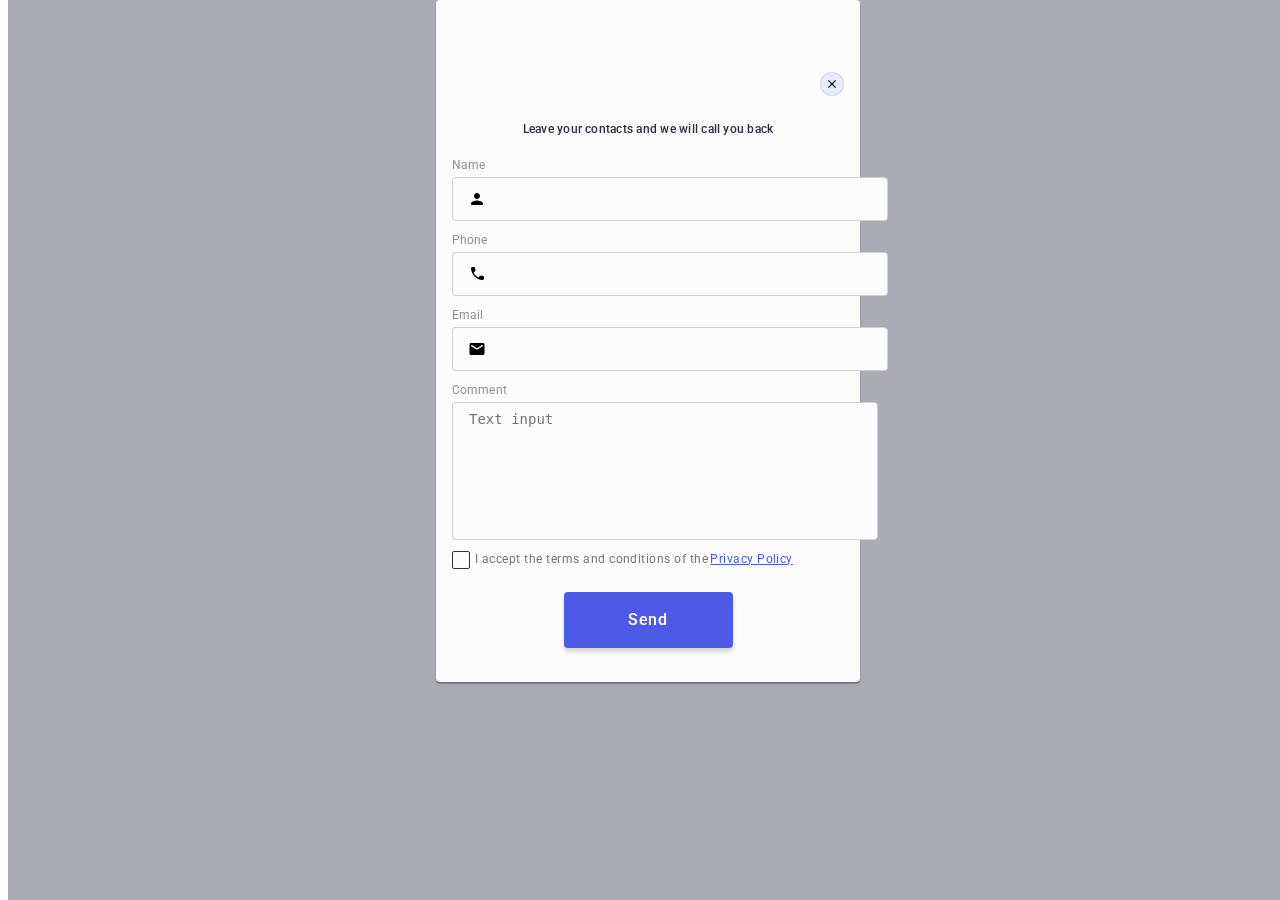
==== commit fd416130: "hw-07" ====
--- a/index.html
+++ b/index.html
@@ -48,7 +48,7 @@
         <button class="section-btn" type="button" data-modal-open >Order Service</button>
     </div>    
     </section> -->
-        <section class="hero">
+        <!-- <section class="hero">
             <div class="container">
         <h2 hidden>our features</h2>
         <ul class="hero-list list">
@@ -90,8 +90,8 @@
             </li>
         </ul>
         </div>
-        </section>
-        <section class="about">
+        </section> -->
+        <!-- <section class="about">
             <div class="container">
         <h2 class="about-title ">What are we doing</h2>
         <ul class="about-pre-title list">
@@ -105,8 +105,8 @@
             </li>
         </ul>
         </div>
-        </section>
-        <section class="team">
+        </section> -->
+        <!-- <section class="team">
             <div class="container team-container">
             <h2 class="team-title">Our Team</h2>
             <ul class="team-list list">
@@ -260,8 +260,8 @@
                 </li>
             </ul>
             </div>
-        </section>
-        <section class="customers">
+        </section> -->
+        <!-- <section class="customers">
 <div class="container">
     <h2 class="customers-title">Customers</h2>
 <ul class="customers-soc-list list">
@@ -309,7 +309,7 @@
                         </li>
 </ul>
 </div>
-                    </section>
+                    </section> -->
       </main>
 <!-- <footer class="footer">
     <div class="container footer-container">
@@ -373,7 +373,7 @@
                     </div>
                     </div>
 </footer> -->
-<!-- <div class="backdrop is-hidden" data-modal>
+<div class="backdrop" data-modal>
     <div class="modal">
     <button type="button" class="modal-close" data-modal-close>
         <svg class="modal-icon" width="8" height="8">
@@ -436,7 +436,7 @@
 </div>
     </form>    
 </div>
-    </div> -->
+    </div>
     <script src="./js/modal.js"></script>
 </body>
     </html>--- a/css/styles.css
+++ b/css/styles.css
@@ -779,6 +779,22 @@
 }
 
 .modal {
+    position: absolute;
+    padding: 72px 16px 24px 16px;
+    max-width: 392px;
+;
+    width: calc(100% - 32px);
+    min-height: 586px;
+    left: 50%;
+    top: 0;
+    transform: translate(-50%, 0);
+    opacity: 1;
+    background: #FCFCFC;
+    box-shadow: 0px 1px 1px rgba(0, 0, 0, 0.14), 0px 1px 3px rgba(0, 0, 0, 0.12), 0px 2px 1px rgba(0, 0, 0, 0.2);
+    border-radius: 4px;
+}
+
+/* .modal {
 position: absolute;
 top: 50%;
 left: 50%;
@@ -790,7 +806,7 @@
 border-radius: 4px;
 padding: 24px;
 transition: transform 250ms linear;
-}
+} */
 
 .backdrop.is-hidden .modal {
 transform: translate(-50%, -50%) skew(90deg);
--- a/css/mobile.css
+++ b/css/mobile.css
@@ -6,4 +6,8 @@
     .customers-soc-list {
         justify-content: none;
         }
+
+        .modal-title {
+            font-size: 12px;
+        }
 }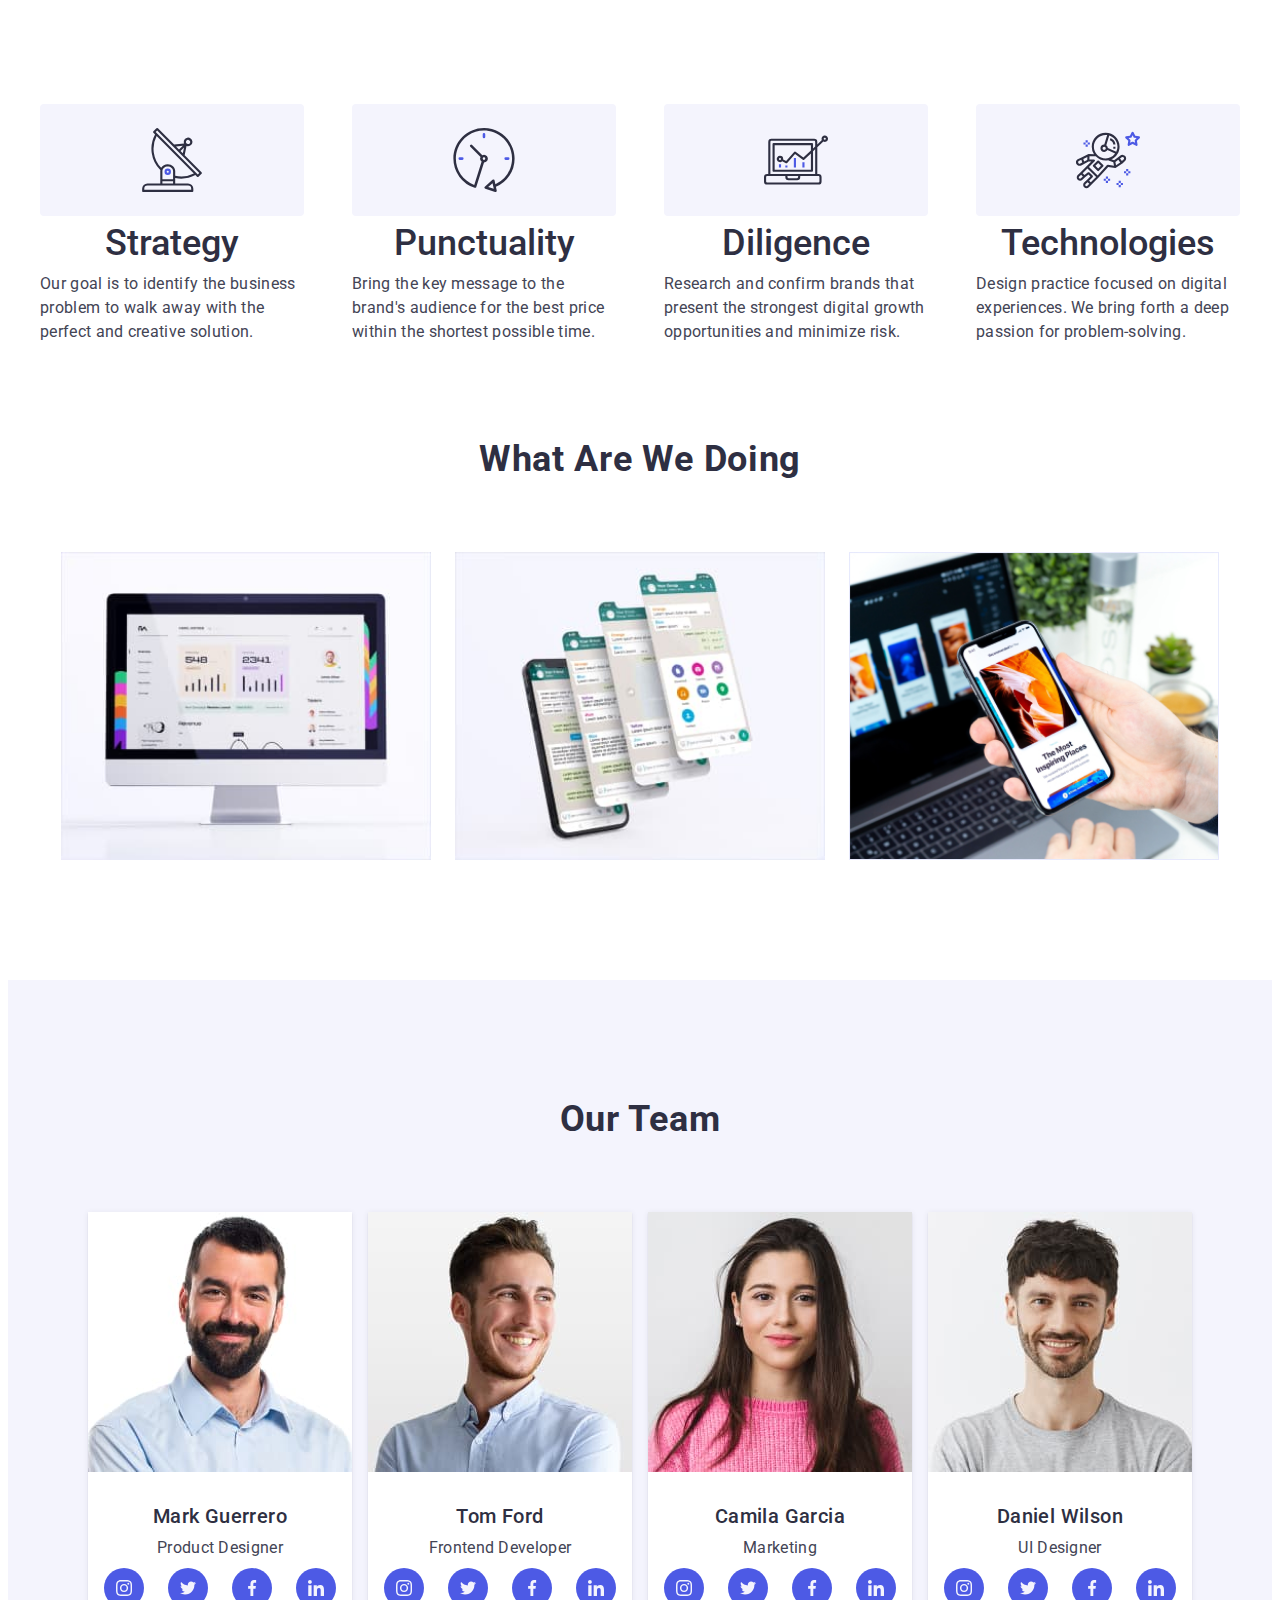
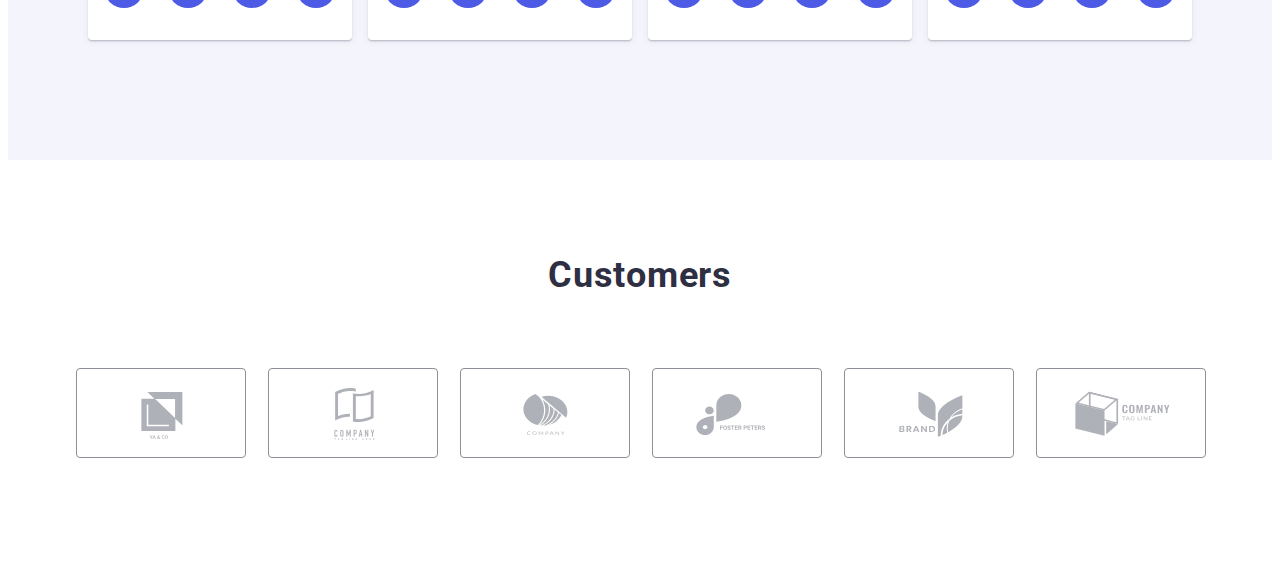
==== commit 01ff7c1d: "hw-07-in-progress" ====
--- a/index.html
+++ b/index.html
@@ -48,7 +48,7 @@
         <button class="section-btn" type="button" data-modal-open >Order Service</button>
     </div>    
     </section> -->
-        <!-- <section class="hero">
+        <section class="hero">
             <div class="container">
         <h2 hidden>our features</h2>
         <ul class="hero-list list">
@@ -90,8 +90,8 @@
             </li>
         </ul>
         </div>
-        </section> -->
-        <!-- <section class="about">
+        </section>
+        <section class="about">
             <div class="container">
         <h2 class="about-title ">What are we doing</h2>
         <ul class="about-pre-title list">
@@ -105,8 +105,8 @@
             </li>
         </ul>
         </div>
-        </section> -->
-        <!-- <section class="team">
+        </section>
+        <section class="team">
             <div class="container team-container">
             <h2 class="team-title">Our Team</h2>
             <ul class="team-list list">
@@ -260,8 +260,8 @@
                 </li>
             </ul>
             </div>
-        </section> -->
-        <!-- <section class="customers">
+        </section>
+        <section class="customers">
 <div class="container">
     <h2 class="customers-title">Customers</h2>
 <ul class="customers-soc-list list">
@@ -309,7 +309,7 @@
                         </li>
 </ul>
 </div>
-                    </section> -->
+                    </section>
       </main>
 <!-- <footer class="footer">
     <div class="container footer-container">
@@ -373,7 +373,7 @@
                     </div>
                     </div>
 </footer> -->
-<div class="backdrop" data-modal>
+<!-- <div class="backdrop is-hidden" data-modal>
     <div class="modal">
     <button type="button" class="modal-close" data-modal-close>
         <svg class="modal-icon" width="8" height="8">
@@ -437,6 +437,6 @@
     </form>    
 </div>
     </div>
-    <script src="./js/modal.js"></script>
+    <script src="./js/modal.js"></script> -->
 </body>
     </html>--- a/css/styles.css
+++ b/css/styles.css
@@ -478,6 +478,9 @@
 padding-top: 100px;
 padding-bottom: 100px;
 margin-right: 120px;
+padding-top: 97.5px;
+padding-bottom: 96px;
+
 }
 
 .footer-logo {
@@ -779,19 +782,19 @@
 }
 
 .modal {
-    position: absolute;
-    padding: 72px 16px 24px 16px;
-    max-width: 392px;
-;
-    width: calc(100% - 32px);
-    min-height: 586px;
-    left: 50%;
-    top: 0;
-    transform: translate(-50%, 0);
-    opacity: 1;
-    background: #FCFCFC;
-    box-shadow: 0px 1px 1px rgba(0, 0, 0, 0.14), 0px 1px 3px rgba(0, 0, 0, 0.12), 0px 2px 1px rgba(0, 0, 0, 0.2);
-    border-radius: 4px;
+position: absolute;
+padding: 24px 16px 24px 16px;
+max-width: 392px;
+width: calc(100% - 32px);
+min-height: 586px;
+left: 50%;
+top: 0;
+transform: translate(-50%, 0);
+opacity: 1;
+background: #FCFCFC;
+box-shadow: 0px 1px 1px rgba(0, 0, 0, 0.14), 0px 1px 3px rgba(0, 0, 0, 0.12), 0px 2px 1px rgba(0, 0, 0, 0.2);
+border-radius: 4px;
+transition: transform 250ms linear;
 }
 
 /* .modal {
--- a/css/tablet.css
+++ b/css/tablet.css
@@ -1,10 +1,10 @@
 @media screen and (min-width: 768px) {
     .container {
         max-width: 766px;
-    }
+        }
 
     .customers-soc-list {
-        gap: 24px;
+        gap:  72px 24px;
         align-items: center;
         justify-content: center;
         }
@@ -19,33 +19,41 @@
         height: 88px;
         }
 
-        .team-list {
-            display: flex;
-            flex-wrap: wrap;
-            /* gap: 64px 24px; */
-            }
+    .team-list{
+        display: flex;
+        flex-wrap: wrap;
+        column-gap: 16px;
+        row-gap: 72px;
+        justify-content: center;
+        }
 
-            .hero {
-                padding-top: 96px;
-                padding-bottom: 96px;
-                padding-left: 0;
-                padding-right: 0;
-                
-            }
+    .hero {
+        padding-top: 96px;
+        padding-bottom: 96px;
+        padding-left: 0;
+        padding-right: 0;    
+        }
 
-        .hero-list {
-            display: flex;
-            flex-direction: row;
-            flex-wrap: wrap;
-            gap: 0;
-            row-gap: 72px;
-        
-            column-gap: 24px;
-            row-gap: 72px;
+    .hero-list {
+        display: flex;
+        flex-direction: row;
+        flex-wrap: wrap;
+        gap: 0;
+        row-gap: 72px;
+        column-gap: 24px;
+        row-gap: 72px;
         }
             
 
-        .hero-list .hero-item {
-                width: calc((100% - 24px) / 2);
-            }
+    .hero-list .hero-item {
+        width: calc((100% - 24px) / 2);
+        }
+
+    .modal {
+        padding-top: 24px;
+        padding-left: 24px;
+        padding-right: 24px;
+        width: 408px;
+        min-height: 586px;
+        }
     }--- a/css/desktop.css
+++ b/css/desktop.css
@@ -46,4 +46,9 @@
     .hero-title {
         font-weight: 500;
         }
+
+        .modal {
+        width: 408px;
+        min-height: 584px;
+        }
 }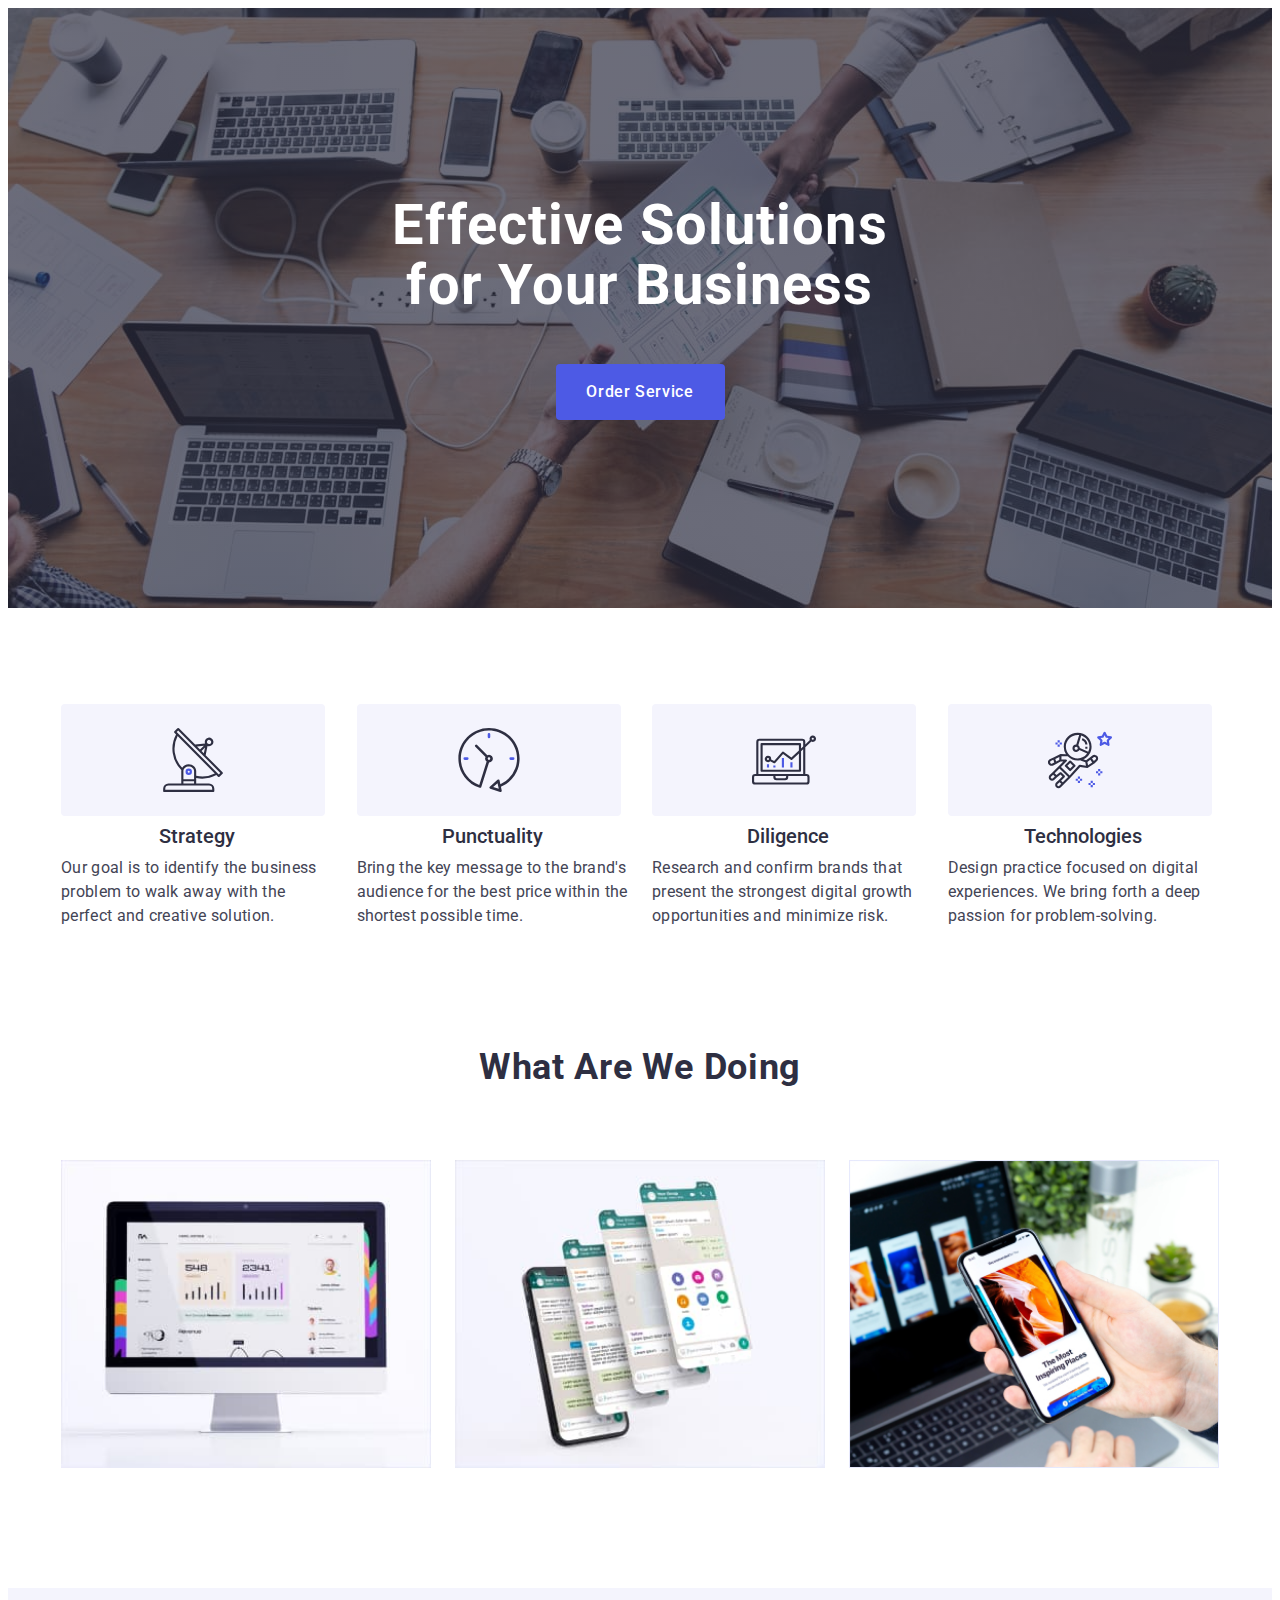
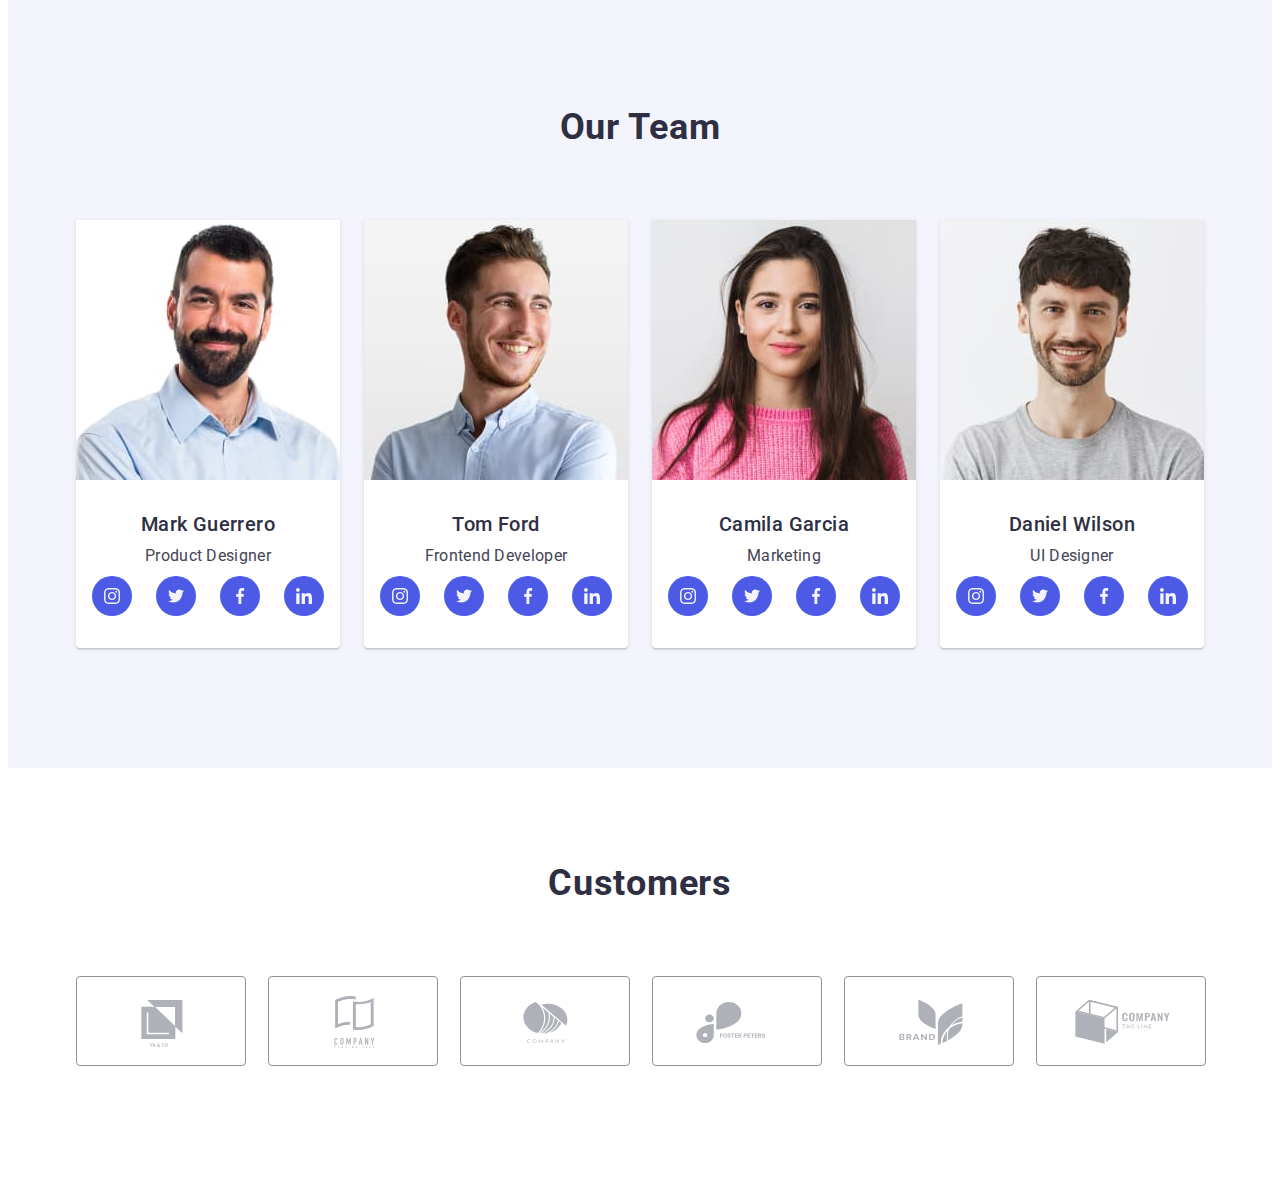
==== commit 9c4964e5: "hw-07" ====
--- a/index.html
+++ b/index.html
@@ -42,12 +42,12 @@
             </div>
       </header> -->
       <main>
-        <!-- <section class="section-button">
+        <section class="section-button">
             <div class="container section-button-container">
             <h1 class="section-title">Effective Solutions for Your Business</h1>
         <button class="section-btn" type="button" data-modal-open >Order Service</button>
     </div>    
-    </section> -->
+    </section>
         <section class="hero">
             <div class="container">
         <h2 hidden>our features</h2>
@@ -107,7 +107,7 @@
         </div>
         </section>
         <section class="team">
-            <div class="container team-container">
+            <div class="container">
             <h2 class="team-title">Our Team</h2>
             <ul class="team-list list">
                 <li class="team-item">
@@ -373,7 +373,7 @@
                     </div>
                     </div>
 </footer> -->
-<!-- <div class="backdrop is-hidden" data-modal>
+<div class="backdrop is-hidden" data-modal>
     <div class="modal">
     <button type="button" class="modal-close" data-modal-close>
         <svg class="modal-icon" width="8" height="8">
@@ -437,6 +437,6 @@
     </form>    
 </div>
     </div>
-    <script src="./js/modal.js"></script> -->
+    <script src="./js/modal.js"></script>
 </body>
     </html>--- a/css/styles.css
+++ b/css/styles.css
@@ -774,6 +774,7 @@
 /*------modal------*/
 .backdrop {
 position: fixed;
+z-index: 100;
 top:0;
 width: 100%;
 height: 100%;
@@ -783,7 +784,7 @@
 
 .modal {
 position: absolute;
-padding: 24px 16px 24px 16px;
+padding: 24px 24px 24px 16px;
 max-width: 392px;
 width: calc(100% - 32px);
 min-height: 586px;
--- a/css/tablet.css
+++ b/css/tablet.css
@@ -22,7 +22,7 @@
     .team-list{
         display: flex;
         flex-wrap: wrap;
-        column-gap: 16px;
+        column-gap: 24px;
         row-gap: 72px;
         justify-content: center;
         }
@@ -50,10 +50,8 @@
         }
 
     .modal {
-        padding-top: 24px;
-        padding-left: 24px;
-        padding-right: 24px;
         width: 408px;
         min-height: 586px;
+        padding-left: 24px;
         }
     }--- a/css/desktop.css
+++ b/css/desktop.css
@@ -26,13 +26,17 @@
         flex-wrap: nowrap;
         }
 
+    .hero {
+        padding-bottom: 120px;
+        }
+
     .hero-icon {
         display: flex;
             }
 
-    .hero-item:not(:last-child) {
-    margin-right: 24px;
-}
+    /* .hero-item:not(:last-child) {
+        margin-right: 24px;
+} */
 
     .hero-list {
         flex-direction: none;
@@ -45,9 +49,11 @@
 
     .hero-title {
         font-weight: 500;
+        font-size: 20px;
+        line-height: 1.2;
         }
 
-        .modal {
+    .modal {
         width: 408px;
         min-height: 584px;
         }
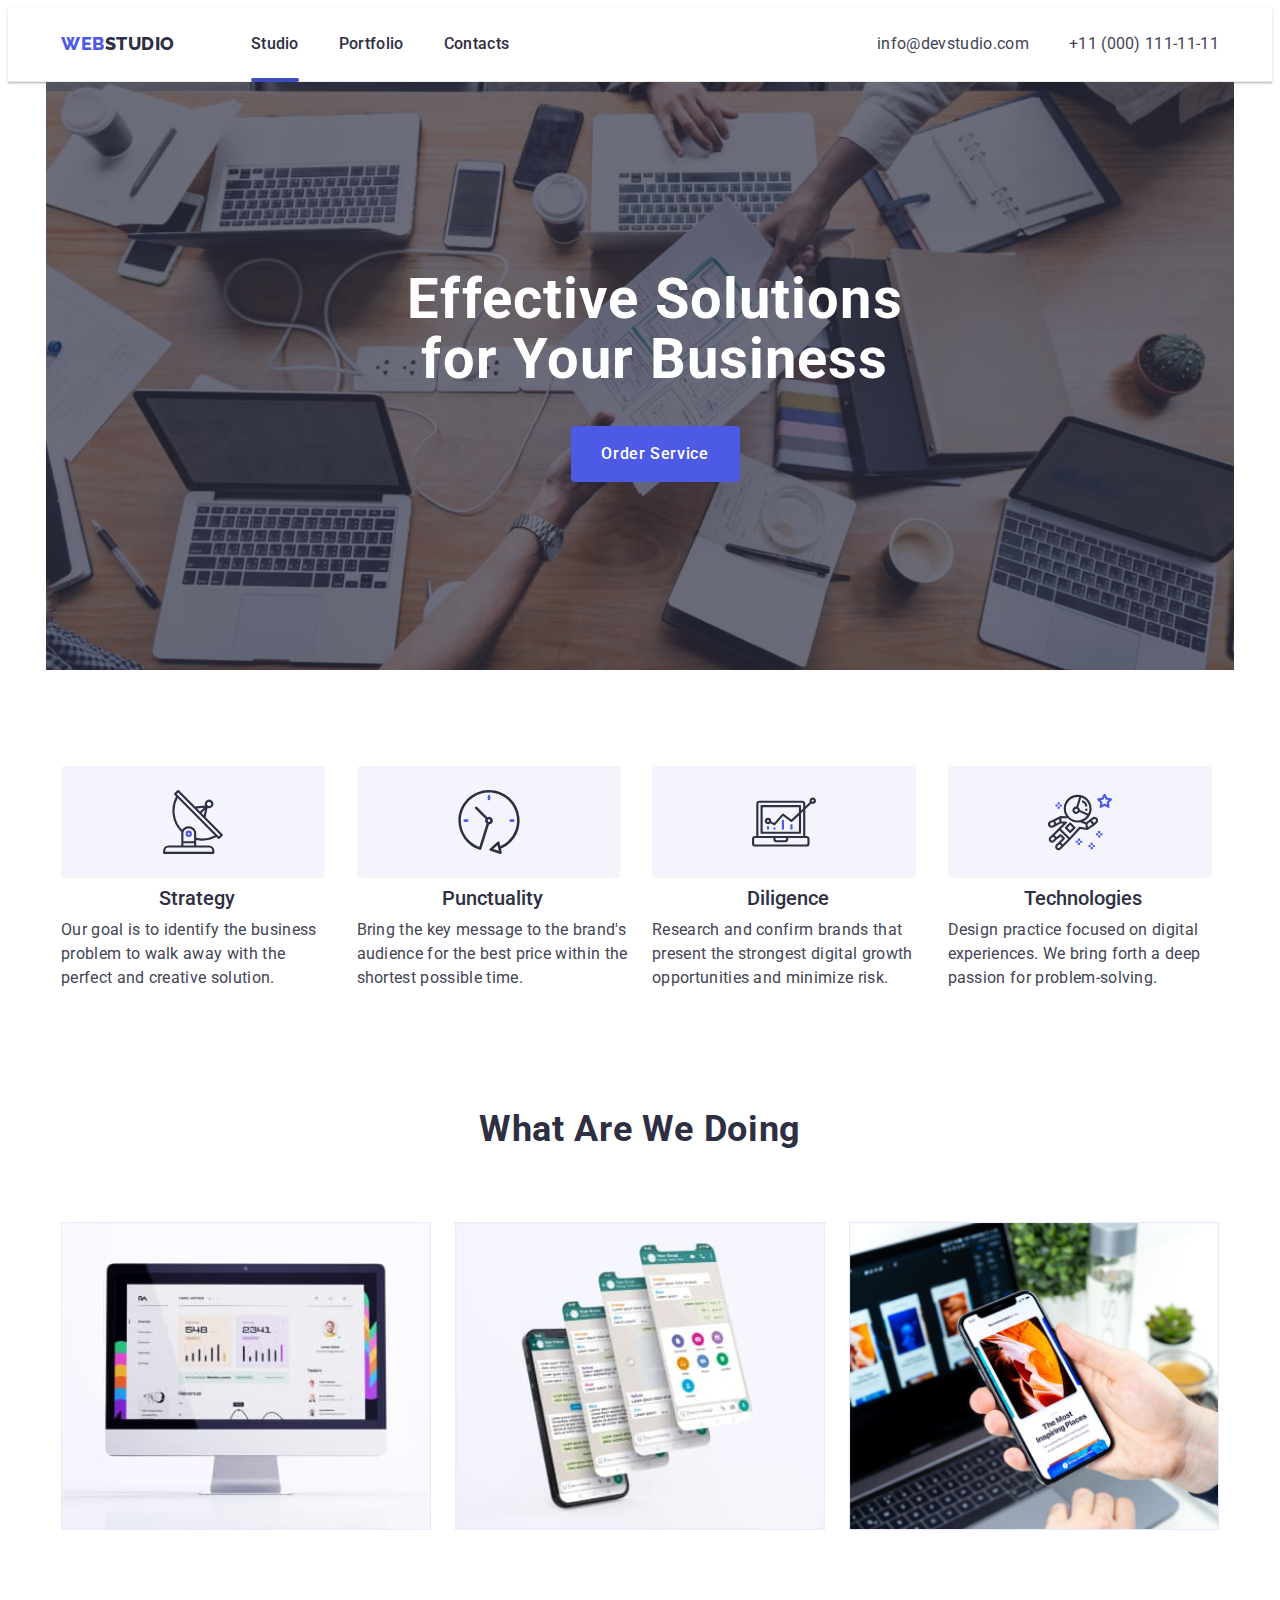
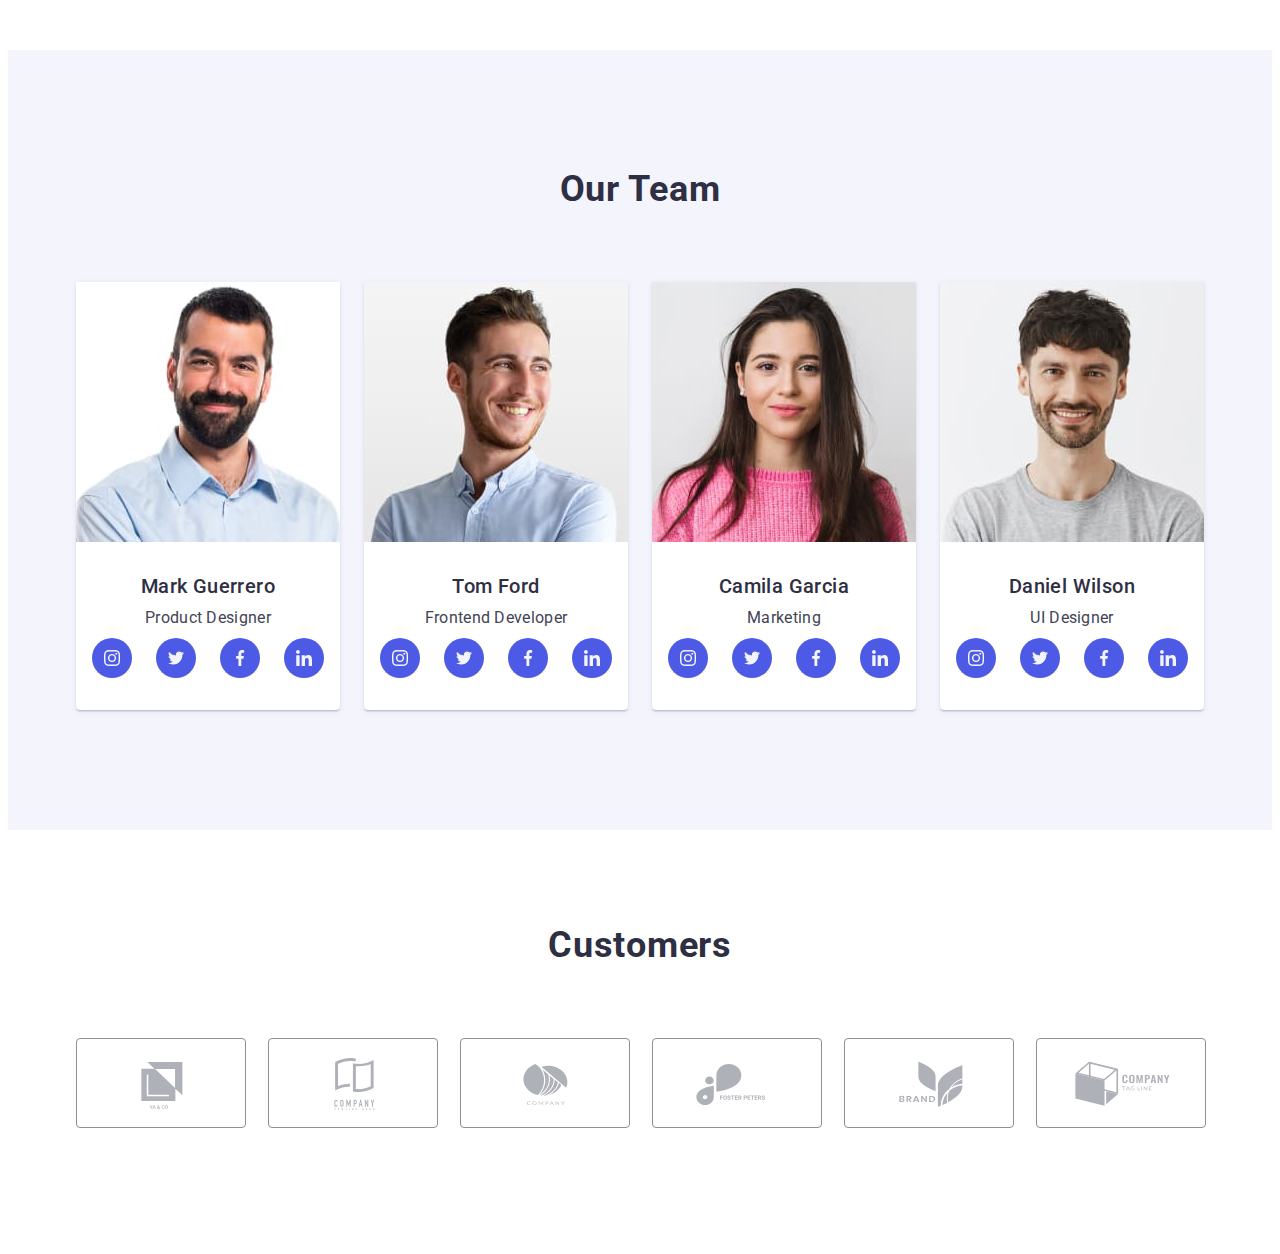
==== commit e721d1ea: "hw-07-is-in-process" ====
--- a/index.html
+++ b/index.html
@@ -15,8 +15,8 @@
 <link rel="stylesheet" href="./css/desktop.css">
 </head>
 <body>
-    <!-- <header class="header">
-        <div class="container header-container">
+    <header class="header">
+        <div class="header-container container" >
         <nav class="header-navigation">
             <a href="./index.html" class="header-logo link">Web<span class="header-logo-item">Studio</span></a>
           <ul class="header-list list">
@@ -39,16 +39,21 @@
             <a class="header-tel link" href="tel:+110001111111">+11 (000) 111-11-11</a>
                 </li>
             </ul>
+            <button type="button" class="button-menu-open" data-menu-open="">
+                <svg class="svg-menu-open" width="30" height="19">
+                    <use href="./images/icons.svg.svg#icon-mobile-svg"></use>
+                </svg>
+            </button>
             </div>
-      </header> -->
+      </header>
       <main>
-        <section class="section-button">
-            <div class="container section-button-container">
+        <section class="section-button container">
+            <div class="container">
             <h1 class="section-title">Effective Solutions for Your Business</h1>
         <button class="section-btn" type="button" data-modal-open >Order Service</button>
     </div>    
     </section>
-        <section class="hero">
+         <section class="hero">
             <div class="container">
         <h2 hidden>our features</h2>
         <ul class="hero-list list">
@@ -95,13 +100,14 @@
             <div class="container">
         <h2 class="about-title ">What are we doing</h2>
         <ul class="about-pre-title list">
-            <li class="about-after-title"><img src="./images/computer.jpg" alt="computer" width="360">
-            </li>
             <li class="about-after-title">
-                <img src="./images/screens.jpg" alt="screens of phone" width="360">
+                <img src="./images/computer.jpg" srcset="./images/computer.jpg 1x, ./images/computer-x2.jpg 2x" alt="computer" width="360">
             </li>
             <li class="about-after-title">
-                <img src="./images/hand.jpg" alt="laptop and phone" width="360">
+                <img src="./images/screens.jpg" srcset="./images/screens.jpg 1x, ./images/screens-x2.jpg 2x" alt="screens of phone" width="360">
+            </li>
+            <li class="about-after-title">
+                <img src="./images/hand.jpg" srcset="./images/hand.jpg 1x, ./images/hand-x2.jpg 2x" alt="laptop and phone" width="360">
             </li>
         </ul>
         </div>
@@ -111,7 +117,7 @@
             <h2 class="team-title">Our Team</h2>
             <ul class="team-list list">
                 <li class="team-item">
-                    <img src="./images/team-1.jpg" alt="Photo" width="264">
+                    <img src="./images/team-1.jpg" srcset="./images/team-1.jpg 1x, ./images/team-1-x2.jpg 2x" alt="Photo" width="264">
                     <div class="team-border">
                     <h3 class="team-after-title">Mark Guerrero</h3>
                     <p class="team-text">Product Designer</p>
@@ -148,7 +154,7 @@
                 </div>
                 </li>
                 <li class="team-item">
-                    <img src="./images/team-2.jpg" alt="Photo" width="264">
+                    <img src="./images/team-2.jpg" srcset="./images/team-2.jpg 1x, ./images/team-2-x2.jpg 2x" alt="Photo" width="264">
                     <div class="team-border">
                     <h3 class="team-after-title">Tom Ford</h3>
                     <p class="team-text">Frontend Developer</p>
@@ -185,7 +191,7 @@
                     </div>
                 </li>
                 <li class="team-item">
-                    <img src="./images/team-3.jpg" alt="Photo" width="264">
+                    <img src="./images/team-3.jpg" srcset="./images/team-3.jpg 1x, ./images/team-3-x2.jpg 2x" alt="Photo" width="264">
                     <div class="team-border">
                     <h3 class="team-after-title">Camila Garcia</h3>
                     <p class="team-text">Marketing</p>
@@ -222,7 +228,7 @@
                     </div>
                 </li>
                 <li class="team-item">
-                    <img src="./images/team-4.jpg" alt="Photo" width="264">
+                    <img src="./images/team-4.jpg" srcset="./images/team-4.jpg 1x, ./images/team-4-x2.jpg 2x" alt="Photo" width="264">
                     <div class="team-border">
                     <h3 class="team-after-title">Daniel Wilson</h3>
                     <p class="team-text">UI Designer</p>
@@ -312,7 +318,7 @@
                     </section>
       </main>
 <!-- <footer class="footer">
-    <div class="container footer-container">
+    <div class="footer-main footer-mobile footer-tablet container">
         <div class="footer-logo-text">
         <div class="footer-logo">
     <a class="footer-link link" href="./index.html">Web<span class="footer-logo">Studio</span></a>
@@ -355,6 +361,7 @@
                     </div>
                     <div class="container-footer-subcribe">
                          <h3 class="footer-subscribe-title">Subscribe</h3>
+                         <div class="footer-main-subscribe">
                          <form class="footer-subscribe-form">
                             <div class="footer-subscribe-field">
                                 <input type="email"
@@ -370,8 +377,9 @@
                                 </svg>
                             </button>
                          </form>
+                        </div>
                     </div>
-                    </div>
+                </div>
 </footer> -->
 <div class="backdrop is-hidden" data-modal>
     <div class="modal">
--- a/css/styles.css
+++ b/css/styles.css
@@ -56,8 +56,8 @@
 /*------------header-------------*/
 
 .header {
-padding-top: 24px;
-padding-bottom: 25px;
+padding-top: 16px;
+padding-bottom: 16px;
 border-bottom: 1px solid #ececec;
 box-shadow: 0px 2px 1px rgba(46, 47, 66, 0.08), 0px 1px 1px rgba(46, 47, 66, 0.16), 0px 1px 6px rgba(46, 47, 66, 0.08);
 }
@@ -67,27 +67,8 @@
 align-items: center;
 }
 
-.header-navigation {
-display: flex;
-}
-
-.header-list {
-display: flex;
-align-items: center;
-}
-
-.header-item:not(:last-child) {
-margin-right: 40px;
-}
-
-.header-pre-contacts {
-display: flex;
-margin-left: auto;
-align-items: center;
-}
-
-.header-contacts:not(:last-child) {
-margin-right: 40px;
+.header-list, .header-tel, .header-mail {
+display: none;
 }
 
 .header-logo {
@@ -174,29 +155,53 @@
 bottom: -29px;
 }
 
+.button-menu-open {
+    display: block;
+    margin-left: auto;
+    border: none;
+    background-color: #ffffff;   
+}
+
+.svg-menu-open {
+    stroke: #2E2F42;
+}
+
+
 /*------------button-------------*/
 
 .section-button {
 background: #2E2F42;
+text-align: center;
 background-image: linear-gradient(rgba(46, 47, 66, 0.7),
 rgba(46, 47, 66, 0.7)),
-url(../images/background-hero.jpg);
+url(../images/background-hero-mobile.jpg);
 background-repeat: no-repeat;
 background-position: center;
 background-size: cover;
-padding-top: 188px;
-padding-bottom: 188px;
-}
-
-.section-button-container {
+width: 100%;
+padding-top: 112px;
+padding-bottom: 112px;
+}
+
+@media (min-device-pixel-ratio: 2),
+(min-resolution: 192dpi),
+(min-resolution: 2dppx) {
+.section-button {
+background-image:  linear-gradient(rgba(46, 47, 66, 0.7),
+rgba(46, 47, 66, 0.7)),
+url(../images/background-hero-mobile-x2.jpg);
+}
+}
+
+/* .section-button-container {
 max-width: 1440px;
 text-align: center;
-}
+} */
 
 .section-title {
-width: 496px;
-height: 120px;
-font-size: 56px;
+/* width: 496px;
+height: 120px; */
+font-size: 36px;
 line-height: 1.07;
 letter-spacing: 0.02em;
 color: #FFFFFF;
@@ -467,32 +472,40 @@
 
 .footer {
 background: var(--primary-title-color);
-}
-
-.footer-container {
+padding-top: 97.5px;
+padding-bottom: 97.5px;
+display: flex;
+flex-wrap: wrap;
+}
+
+.footer-main {
+    display: flex;
+    flex-wrap: wrap; 
+}
+
+/* .footer-container {
 display: flex;
 align-items: baseline;
-}
+} */
 
 .footer-logo-text {
-padding-top: 100px;
-padding-bottom: 100px;
-margin-right: 120px;
-padding-top: 97.5px;
-padding-bottom: 96px;
-
+    max-width: 264px;
+    display: flex;
+    flex-direction: column;
+    padding-bottom: 72px;
 }
 
 .footer-logo {
-margin-bottom: 16px;
+    justify-content: center;
+margin-bottom: 17.5px;
 }
 
 .footer-link {
 font-family: 'Raleway', sans-serif;
 font-style: normal;
 font-weight: 800;
-font-size: 18px;
-line-height: 1.16;
+font-size: 16px;
+line-height: 1.5;
 letter-spacing: 0.03em;
 text-transform: uppercase;
 color: #4D5AE5;
@@ -520,9 +533,8 @@
 }
 
 .container-social-media {
-padding-top: 100px;
-padding-bottom: 130px;
-margin-right: 80px;
+/* margin-right: 80px; */
+padding-bottom: 72px;
 }
 
 .social-media-title {
@@ -569,12 +581,21 @@
 }
 
 .container-footer-subscribe {
-width: 100%;
-padding-top: 100px;
-padding-bottom: 130px;
+/* width: 100%; */
+}
+
+.footer-main-subscribe {
+    display: flex;
+    flex-direction: column;
+    gap: 24px;
+    align-items: center;
+    justify-content: center;
 }
 
 .footer-subscribe-title {
+display: flex;
+align-items: center;
+justify-content: center;
 font-family: 'Roboto';
 font-style: normal;
 font-weight: 500;
@@ -776,8 +797,10 @@
 position: fixed;
 z-index: 100;
 top:0;
+left: 0;
 width: 100%;
 height: 100%;
+overflow-y: auto;
 background: rgba(46, 47, 66, 0.4);
 transition: opacity 250ms linear, visibility 250ms linear;
 }
--- a/css/mobile.css
+++ b/css/mobile.css
@@ -7,7 +7,6 @@
         justify-content: none;
         }
 
-        .modal-title {
-            font-size: 12px;
-        }
+        
+        
 }--- a/css/tablet.css
+++ b/css/tablet.css
@@ -54,4 +54,91 @@
         min-height: 586px;
         padding-left: 24px;
         }
+        .section-title {
+            font-size: 56px;
+            width: 496px;
+            height: 120px;
+            margin-bottom: 36px;
+        }
+
+        .section-button {
+            background-image: linear-gradient(rgba(46, 47, 66, 0.7),
+            rgba(46, 47, 66, 0.7)),
+            url(../images/background-hero-tablet.jpg);
+            }
+
+        @media (min-device-pixel-ratio: 2),
+           (min-resolution: 192dpi),
+           (min-resolution: 2dppx) {
+        .section-button {
+        background-image: linear-gradient(rgba(46, 47, 66, 0.7),
+        rgba(46, 47, 66, 0.7)), url(../images/background-hero-tablet-x2.jpg);
+         }
+        }
+
+        .header-navigation {
+            display: flex;
+            }
+            
+            .header-list {
+            display: flex;
+            align-items: center;
+            }
+            
+            .header-item:not(:last-child) {
+            margin-right: 40px;
+            }
+
+            .current::after {
+                content: "";
+                position: absolute;
+                width: 100%;
+                height: 4px;
+                color: #404BBF;
+                background: #404BBF;
+                border-radius: 2px;
+                display: block;
+                bottom: -31px;
+                }
+            
+            .header-pre-contacts {
+            display: block;
+            margin-left: auto;
+            /* align-items: center; */
+            }
+            
+            .header-contacts:not(:last-child) {
+            margin-right: 40px;
+            }
+            .header-mail {
+                font-style: normal;
+                font-size: 16px;
+                line-height: 1.5;
+                letter-spacing: 0.02em;
+                color: var(--secondary-title-color);
+                transition-property: color;
+                transition-duration: 250ms;
+                transition-timing-function: cubic-bezier(0.4, 0, 0.2, 1);
+                }
+                
+                .header-tel {
+                font-style: normal;
+                font-size: 16px;
+                line-height: 1.5;
+                letter-spacing: 0.02em;
+                color: var(--secondary-title-color);
+                transition-property: color;
+                transition-duration: 250ms;
+                transition-timing-function: cubic-bezier(0.4, 0, 0.2, 1);
+                }
+               
+
+                .header-tel, .header-mail {
+                    display: unset;
+                    }
+
+                    .button-menu-open {
+                        display: none;
+                    }
+    
     }--- a/css/desktop.css
+++ b/css/desktop.css
@@ -57,4 +57,38 @@
         width: 408px;
         min-height: 584px;
         }
-}+
+        .section-button {
+            padding-top: 188px;
+            padding-bottom: 188px;
+                background-image: linear-gradient(rgba(46, 47, 66, 0.7),
+                rgba(46, 47, 66, 0.7)),
+                url(../images/background-hero.jpg);
+                }
+
+        @media (min-device-pixel-ratio: 2),
+           (min-resolution: 192dpi),
+           (min-resolution: 2dppx) {
+        .section-button {
+        background-image: linear-gradient(rgba(46, 47, 66, 0.7),
+        rgba(46, 47, 66, 0.7)), url(../images/background-hero-x2.jpg);
+         }
+        }
+        .header {
+            padding-top: 24px;
+            padding-bottom: 25px;
+        }
+
+        .header-pre-contacts {
+            display: flex;
+            margin-left: auto;
+            align-items: center;
+            }
+
+            .current::after {
+                bottom: -29px;
+                }
+            
+    
+    
+    }
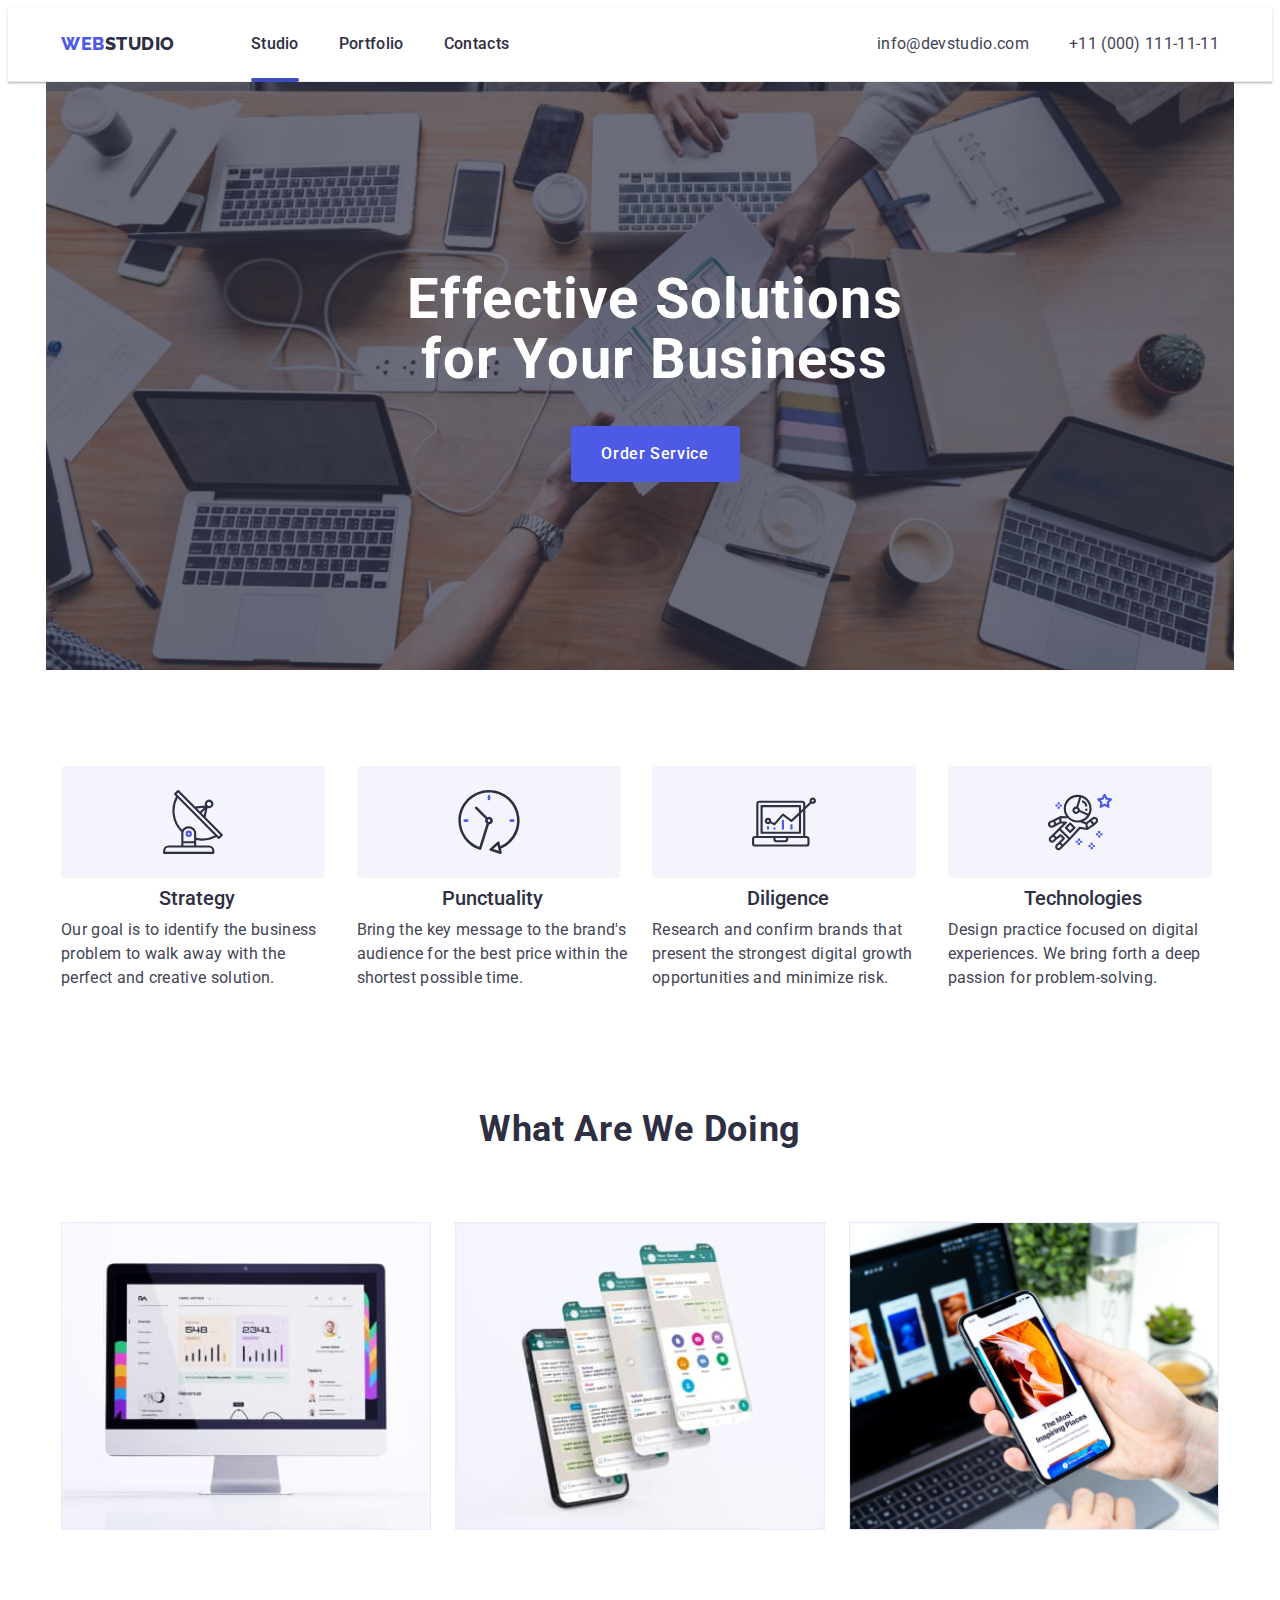
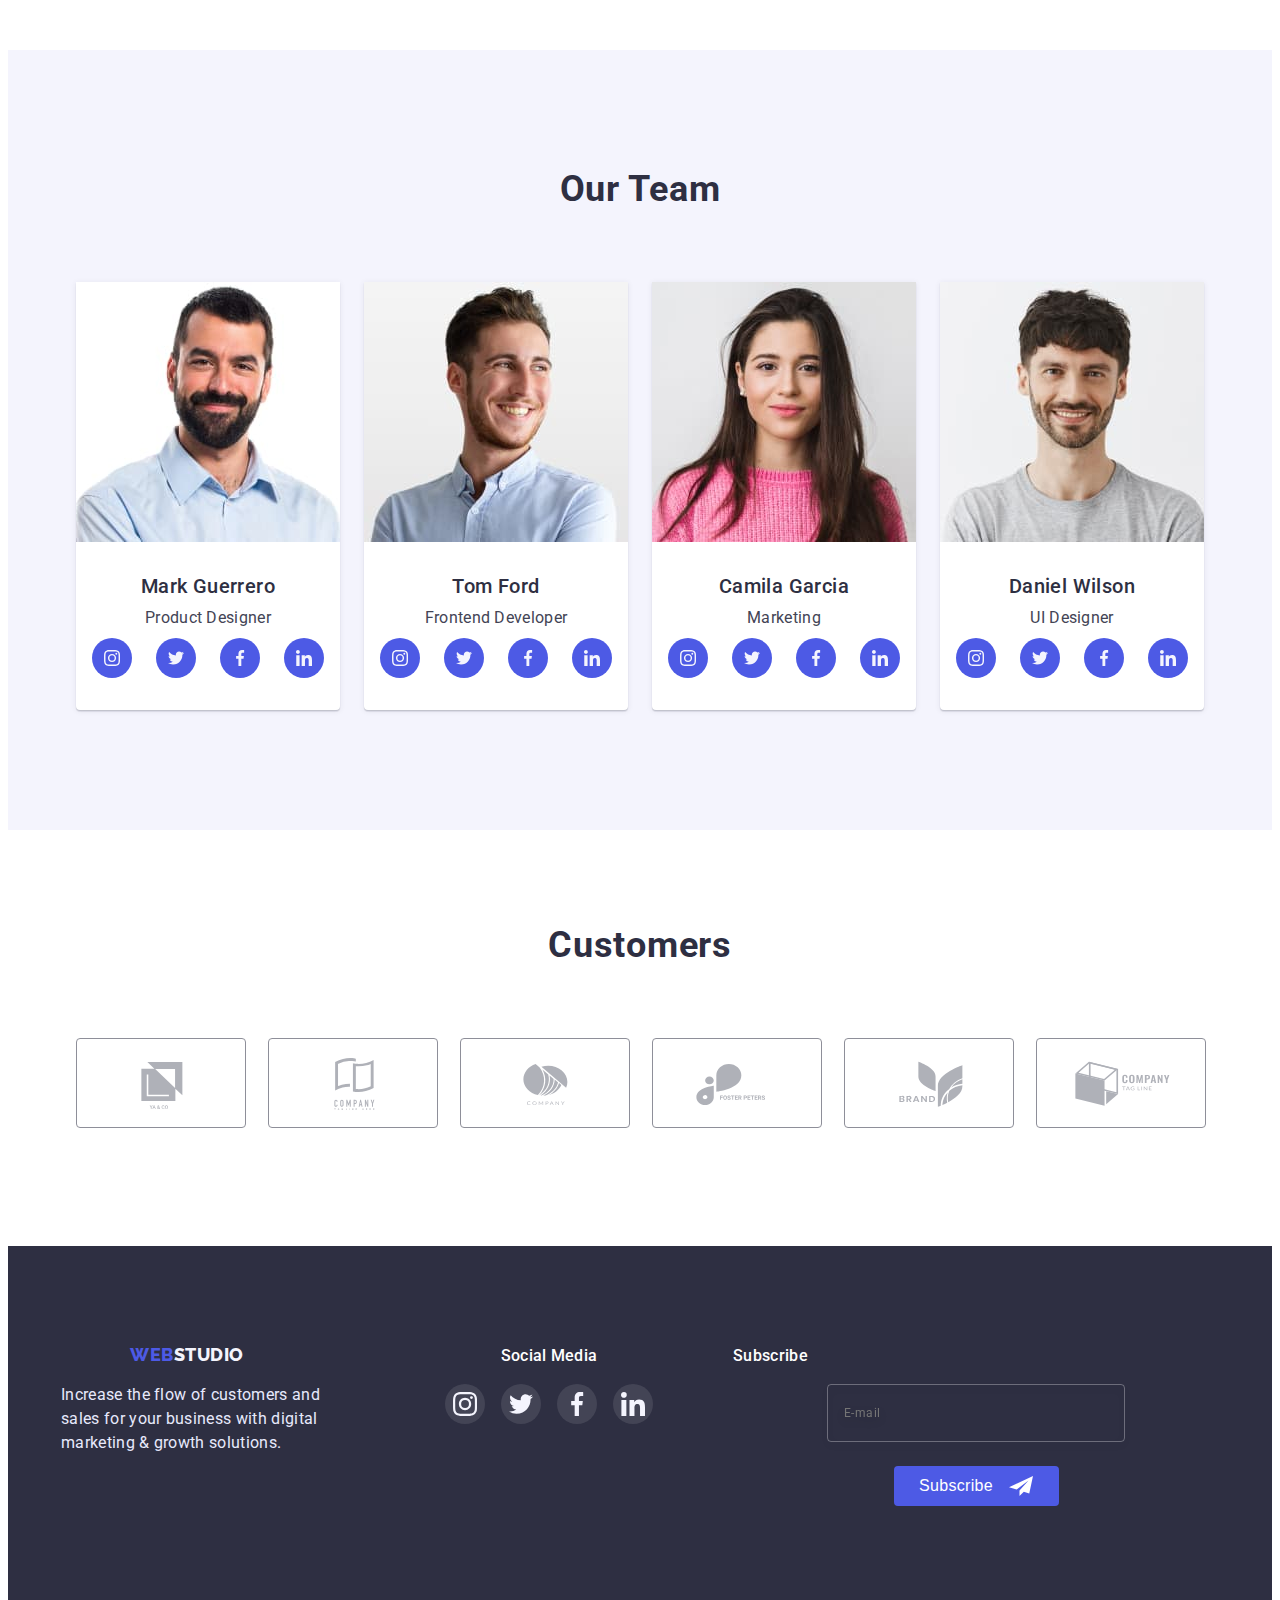
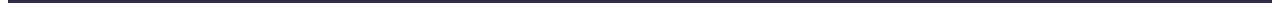
==== commit 86417990: "hw-07" ====
--- a/index.html
+++ b/index.html
@@ -39,12 +39,71 @@
             <a class="header-tel link" href="tel:+110001111111">+11 (000) 111-11-11</a>
                 </li>
             </ul>
-            <button type="button" class="button-menu-open" data-menu-open="">
+            <button data-menu-open type="button" class="button-menu-open">
                 <svg class="svg-menu-open" width="30" height="19">
                     <use href="./images/icons.svg.svg#icon-mobile-svg"></use>
                 </svg>
             </button>
             </div>
+
+            <div class="mob-menu is-hidden" data-menu>
+                <div class="mob-menu-container">
+                    <div class="mob-main-links">
+                <button data-menu-close type="button" class="button-mob-menu-close">X</button>
+                <ul class="header-mob-list list">
+            <li class="header-mob-item">
+              <a class="header-mob-link link current" href="">Studio</a>
+            </li>
+            <li class="header-mob-item">
+              <a class="header-mob-link link" href="./portfolio.html">Portfolio</a>
+            </li>
+            <li class="header-mob-item">
+              <a class="header-mob-link link" href="">Contacts</a>
+            </li>
+          </ul>
+          </div>
+          <div class="header-mob-main-contacts">
+          <ul class="header-mob-pre-contacts">
+                <li class="header-mob-contacts list">
+            <a class="header-mob-tel link" href="tel:+110001111111">+11 (000) 111-11-11</a>
+                </li>
+                 <li class="header-contacts list">
+            <a class="header-mob-mail link" href="mailto:info@devstudio.com">info@devstudio.com</a>
+                </li>
+          </ul>
+         <ul class="mob-soc-list list">
+                        <li class="team-soc-item">
+                            <a class="team-soc-link link" href="#">
+                                <svg class="team-soc-icon" width="24" height="24">
+                                    <use href="./images/icons.svg.svg#icon-instagram"></use>
+                                </svg>
+                            </a>
+                        </li>
+               <li class="team-soc-item">
+                            <a class="team-soc-link link" href="#">
+                                <svg class="team-soc-icon" width="24" height="24">
+                                    <use href="./images/icons.svg.svg#icon-twitter"></use>
+                                </svg>
+                            </a>
+                        </li>
+              <li class="team-soc-item">
+                            <a class="team-soc-link link" href="#">
+                                 <svg class="team-soc-icon" width="24" height="24">
+                                    <use href="./images/icons.svg.svg#icon-facebook"></use>
+                                </svg>
+                            </a>
+                        </li>
+             <li class="team-soc-item">
+                            <a class="team-soc-link link" href="#">
+                                 <svg class="team-soc-icon" width="24" height="24">
+                                    <use href="./images/icons.svg.svg#icon-linkedin"></use>
+                                </svg>
+                            </a>
+                        </li>
+                    </ul>
+                </div>
+            </div>
+</div>
       </header>
       <main>
         <section class="section-button container">
@@ -317,12 +376,10 @@
 </div>
                     </section>
       </main>
-<!-- <footer class="footer">
-    <div class="footer-main footer-mobile footer-tablet container">
+<footer class="footer">
+    <div class="footer-main container">
         <div class="footer-logo-text">
-        <div class="footer-logo">
     <a class="footer-link link" href="./index.html">Web<span class="footer-logo">Studio</span></a>
-    </div>
     <p class="footer-text">Increase the flow of customers and sales for your business with digital marketing & growth solutions.
 </p>
 </div>
@@ -361,15 +418,12 @@
                     </div>
                     <div class="container-footer-subcribe">
                          <h3 class="footer-subscribe-title">Subscribe</h3>
-                         <div class="footer-main-subscribe">
                          <form class="footer-subscribe-form">
-                            <div class="footer-subscribe-field">
                                 <input type="email"
                                 class="subscribe-mail-input"
-                                name="mail"
+                                name="user-mail"
                                 id="name"
                                 placeholder="E-mail">
-                            </div>
                             <button type="submit"
                              class="subscribe-button">Subscribe
                                 <svg class="subscribe-icon" width="24" height="24">
@@ -379,8 +433,7 @@
                          </form>
                         </div>
                     </div>
-                </div>
-</footer> -->
+</footer>
 <div class="backdrop is-hidden" data-modal>
     <div class="modal">
     <button type="button" class="modal-close" data-modal-close>
@@ -446,5 +499,6 @@
 </div>
     </div>
     <script src="./js/modal.js"></script>
+    <script src="./js/menu.js"></script>
 </body>
     </html>--- a/css/styles.css
+++ b/css/styles.css
@@ -36,6 +36,11 @@
 font-family: 'Roboto', sans-serif;
 color: #2E2F42;
 }
+
+no-scroll {
+    overflow: hidden;
+}
+
 
 .container {
 width: 100%;
@@ -155,15 +160,100 @@
 bottom: -29px;
 }
 
+/*------------header-mob-menu-------------*/
+
+.is-hidden-menu {
+opacity: 0;
+visibility: hidden;
+pointer-events: none;
+}
+
+.mob-menu {
+position: fixed;
+width: 100%;
+height: 100%;
+top: 0;
+z-index: 100;
+background: #FFFFFF;
+box-shadow: 0px 2px 1px rgba(46, 47, 66, 0.08),
+0px 1px 1px rgba(46, 47, 66, 0.16), 0px 1px 6px rgba(46, 47, 66, 0.08);
+}
+
+.mob-menu > .mob-menu-container {
+height: 100%;
+display: flex;
+flex-direction: column;
+justify-content: space-between;
+}
+
+.mob-menu-container {
+    width: 100%;
+max-width: 428px;
+padding: 40px;
+padding-left: 35px;
+}
+
 .button-menu-open {
-    display: block;
-    margin-left: auto;
-    border: none;
-    background-color: #ffffff;   
+display: block;
+margin-left: auto;
+border: none;
+background-color: #ffffff;   
 }
 
 .svg-menu-open {
-    stroke: #2E2F42;
+stroke: #2E2F42;
+}
+
+.button-mob-menu-close {
+display: block;
+margin-left: auto;
+margin-bottom: 30px;
+border-radius: 50%;
+border: 1px solid #2E2F42;
+background: #E7E9FC;
+color: #000000;
+}
+
+.header-mob-item:not(:last-child) {
+margin-bottom: 40px;
+}
+
+.header-mob-link {
+font-weight: 700;
+font-size: 36px;
+line-height: 1.11;
+letter-spacing: 0.02em;
+text-transform: capitalize;
+color: #2E2F42;
+}
+.header-mob-pre-contacts {
+    margin-bottom: 48px;
+}
+
+.header-mob-contacts {
+margin-bottom: 40px;
+}
+
+.header-mob-tel {
+font-weight: 700;
+font-size: 20px;
+line-height: 1.11;
+letter-spacing: 0.02em;
+text-transform: capitalize;
+color: #2E2F42;
+}
+
+.header-mob-mail {
+font-weight: 500;
+font-size: 20px;
+line-height: 1.2;
+letter-spacing: 0.02em;
+color: #434455;
+}
+
+.mob-soc-list {
+    display: flex;
+    gap: 56px;
 }
 
 
@@ -193,14 +283,7 @@
 }
 }
 
-/* .section-button-container {
-max-width: 1440px;
-text-align: center;
-} */
-
 .section-title {
-/* width: 496px;
-height: 120px; */
 font-size: 36px;
 line-height: 1.07;
 letter-spacing: 0.02em;
@@ -236,7 +319,7 @@
 /*------------hero-------------*/
 
 .hero {
-    padding: 96px 16px;
+padding: 96px 16px;
 }
 
 .hero-list {
@@ -277,7 +360,7 @@
 }
 
 .hero-item {
-    width: 100%;
+width: 100%;
 }
 
 .hero-text {
@@ -474,13 +557,15 @@
 background: var(--primary-title-color);
 padding-top: 97.5px;
 padding-bottom: 97.5px;
-display: flex;
-flex-wrap: wrap;
+/* display: flex;
+flex-wrap: wrap; */
 }
 
 .footer-main {
     display: flex;
     flex-wrap: wrap; 
+    justify-content: center;
+    gap: 72px;
 }
 
 /* .footer-container {
@@ -488,28 +573,32 @@
 align-items: baseline;
 } */
 
-.footer-logo-text {
-    max-width: 264px;
-    display: flex;
+.footer .footer-logo-text {
+    max-width: 268px;
+    /* display: flex;
     flex-direction: column;
-    padding-bottom: 72px;
-}
-
-.footer-logo {
-    justify-content: center;
-margin-bottom: 17.5px;
+    padding-bottom: 72px; */
+}
+
+.footer .footer-link {
+    width: 126px;
+    display: block;
+    line-height: 1.24;
+margin :0 auto 17.5px;
 }
 
 .footer-link {
 font-family: 'Raleway', sans-serif;
 font-style: normal;
 font-weight: 800;
-font-size: 16px;
+font-size: 18px;
 line-height: 1.5;
 letter-spacing: 0.03em;
 text-transform: uppercase;
 color: #4D5AE5;
 }
+
+
 
 .footer-logo {
 font-family: 'Raleway', sans-serif;
@@ -532,11 +621,6 @@
 color: #E7E9FC;
 }
 
-.container-social-media {
-/* margin-right: 80px; */
-padding-bottom: 72px;
-}
-
 .social-media-title {
 font-family: 'Roboto';
 font-style: normal;
@@ -546,11 +630,11 @@
 letter-spacing: 0.02em;
 margin-bottom: 16px;
 color: #FFFFFF;
+text-align: center;
 }
 
 .footer-soc-list {
 display: flex;
-justify-content: center;
 gap: 16px;
 }
 
@@ -578,10 +662,6 @@
 
 .footer-soc-link:is(:hover, :focus) {
 background-color: #31D0AA;
-}
-
-.container-footer-subscribe {
-/* width: 100%; */
 }
 
 .footer-main-subscribe {
@@ -593,9 +673,6 @@
 }
 
 .footer-subscribe-title {
-display: flex;
-align-items: center;
-justify-content: center;
 font-family: 'Roboto';
 font-style: normal;
 font-weight: 500;
@@ -671,6 +748,23 @@
 transition-duration: 250ms;
 transition-timing-function: cubic-bezier(0.4, 0, 0.2, 1);
 }
+.footer .container-footer-subcribe .footer-subscribe-form {
+    display: flex;
+    gap: 24px;
+    flex-wrap: wrap;
+    justify-content: center;
+}
+
+.footer-subscribe-form {
+    display: flex;
+    flex-wrap: wrap;
+    gap: 24px;
+    justify-content: center;
+}
+
+.subscribe-mail-input {
+    width: 398%;
+}
 
 /*------portfolio------*/
 .portfolio-hero {
@@ -1009,7 +1103,7 @@
 }
 
 .modal-button:hover {
-    background: #404BBF;
+background: #404BBF;
 }
 
 .div-modal-button {
--- a/css/mobile.css
+++ b/css/mobile.css
@@ -4,9 +4,10 @@
     }
 
     .customers-soc-list {
-        justify-content: none;
-        }
+    justify-content: none;
+    }
 
-        
-        
+    .header-mob-tel {
+    font-size: 36px;      
+    }    
 }--- a/css/tablet.css
+++ b/css/tablet.css
@@ -1,5 +1,5 @@
 @media screen and (min-width: 768px) {
-    .container {
+.container {
         max-width: 766px;
         }
 
@@ -134,11 +134,29 @@
                
 
                 .header-tel, .header-mail {
-                    display: unset;
+                display: unset;
                     }
 
-                    .button-menu-open {
-                        display: none;
-                    }
-    
+                .button-menu-open {
+                display: none;
+                }
+
+                .no-scroll {
+                overflow: hidden;
+                }      
+                .mob-menu {
+                    display: none;
+                }
+
+                .footer .footer-main {
+                    width: 558px;
+                    justify-content: start;
+                    gap: 72px 24px;
+                }
+    .footer .footer-subcribe-title {
+        text-align: left;
+    }
+    .subscribe-mail-input {
+        width: 264px;
+    }
     }--- a/css/desktop.css
+++ b/css/desktop.css
@@ -89,6 +89,36 @@
                 bottom: -29px;
                 }
             
+    .footer .footer-main {
+        gap: 0;
+        flex-wrap: nowrap;
+        width: 100%;
+        justify-content: center;
+    }
+
+        .footer .footer-main {
+            width: 100%;
+        }
+
+        .footer-logo-text {
+            margin-right: 120px;
+        }
+
+        .container-social-media {
+            margin-right: 80px;
+        }
+
+        .footer .subscribe-title {
+            text-align: left;
+        }
+
+        .footer .container-footer-subscribe .footer-subscribe-form {
+            flex-wrap: nowrap;
+        }
+        .subscribe-button {
+            margin-left: 0;
+        }
+
     
     
     }
